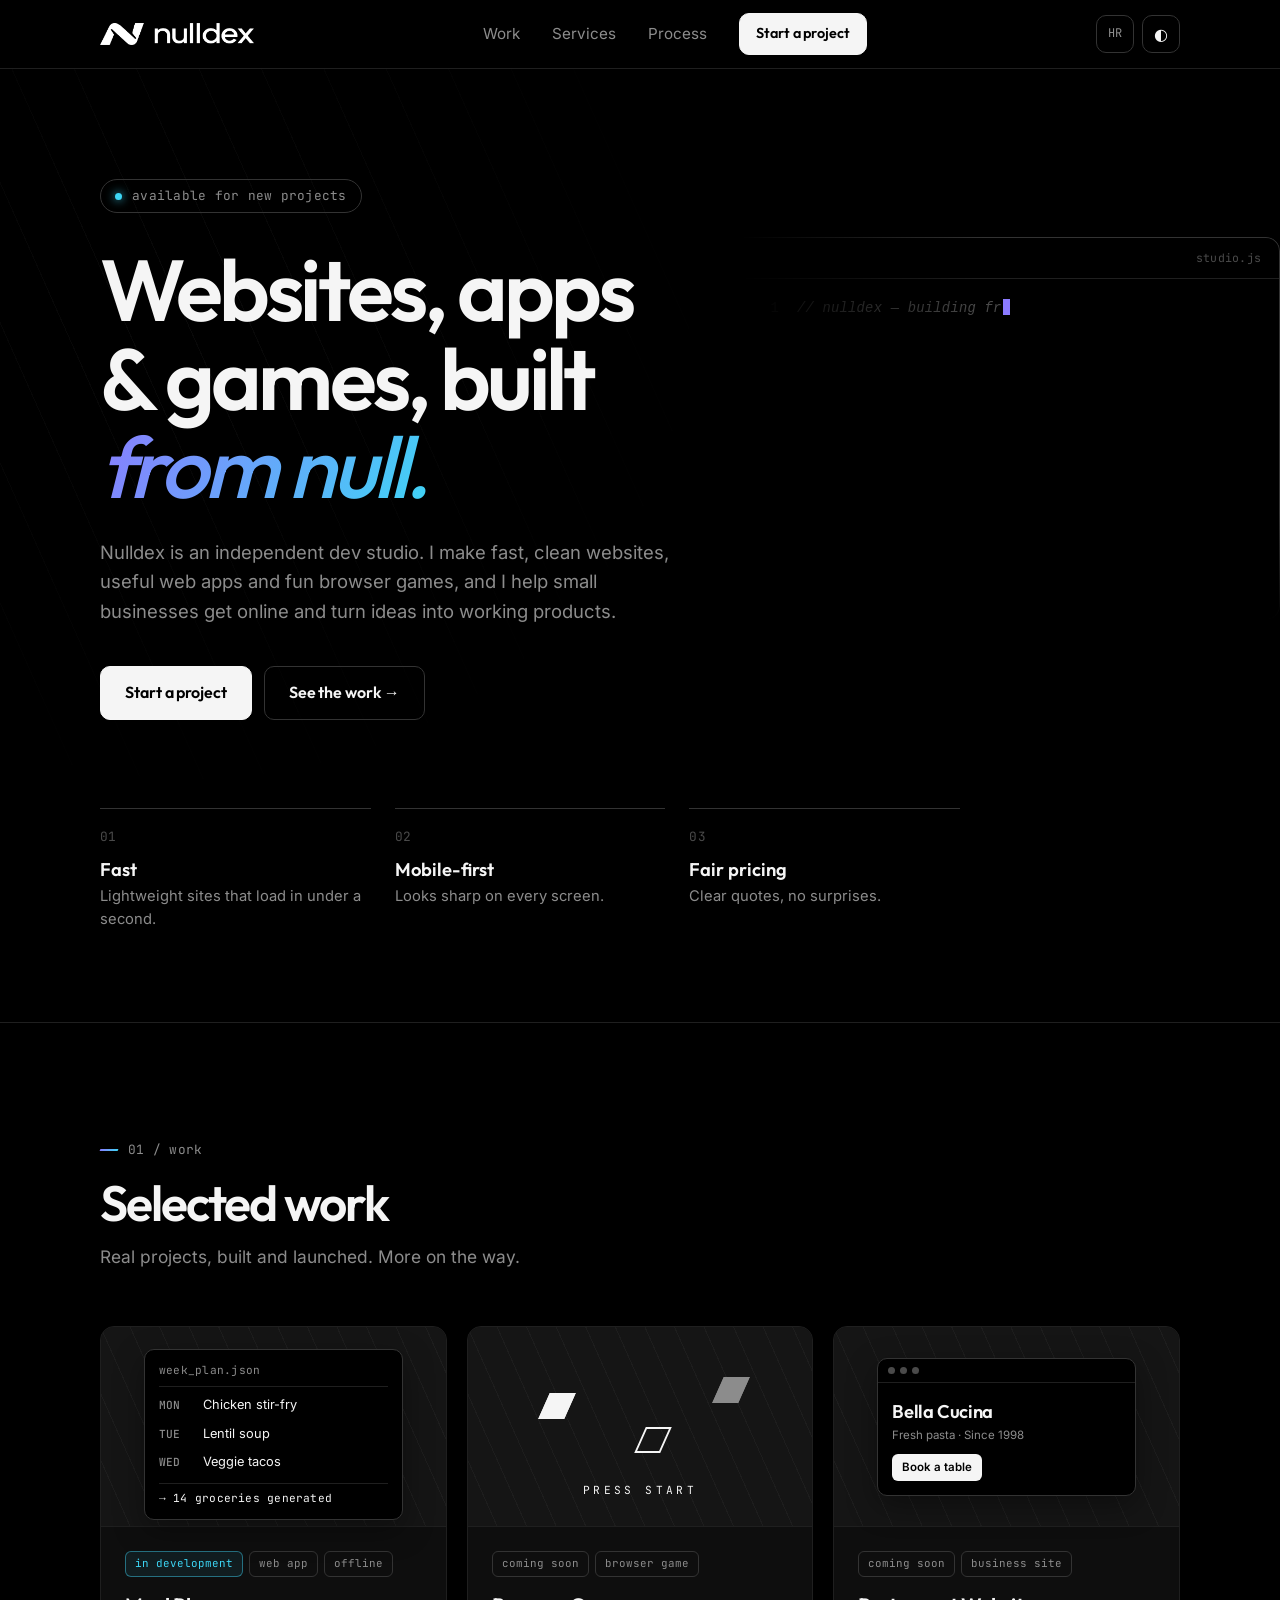
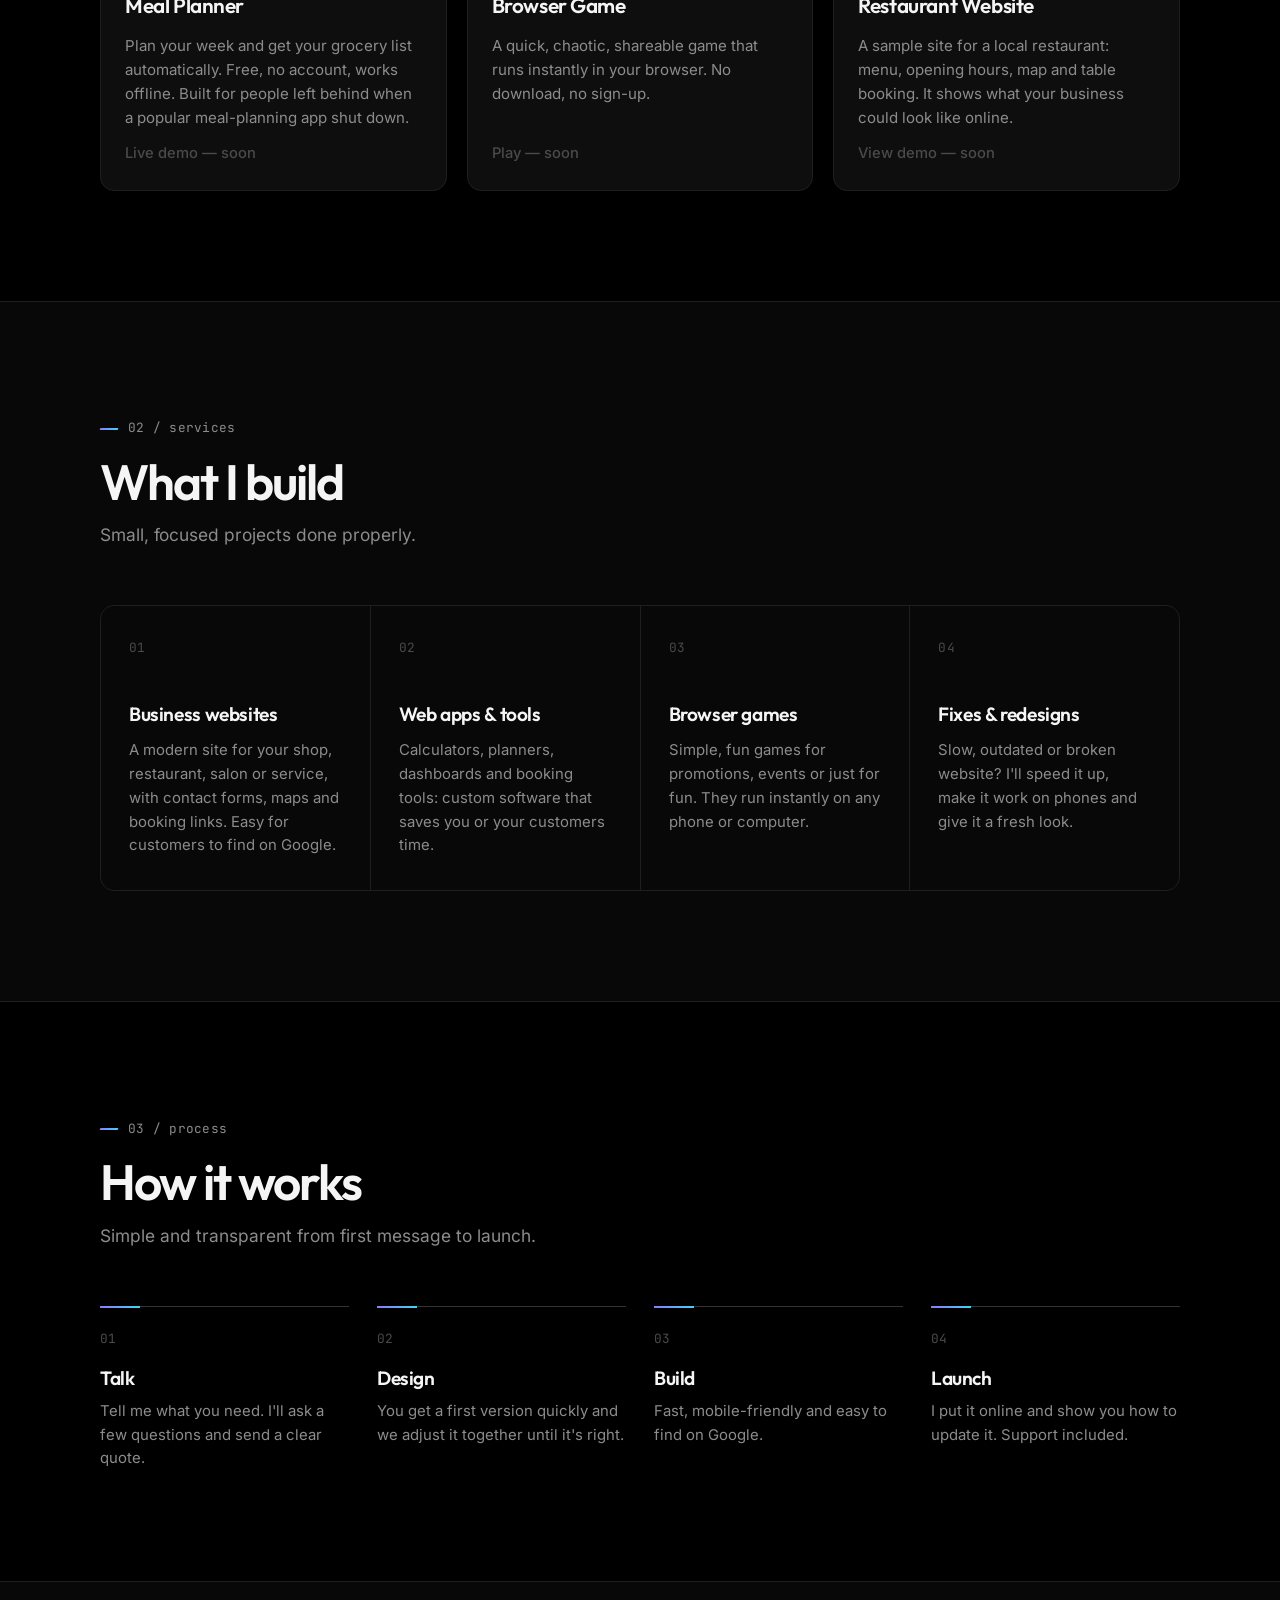
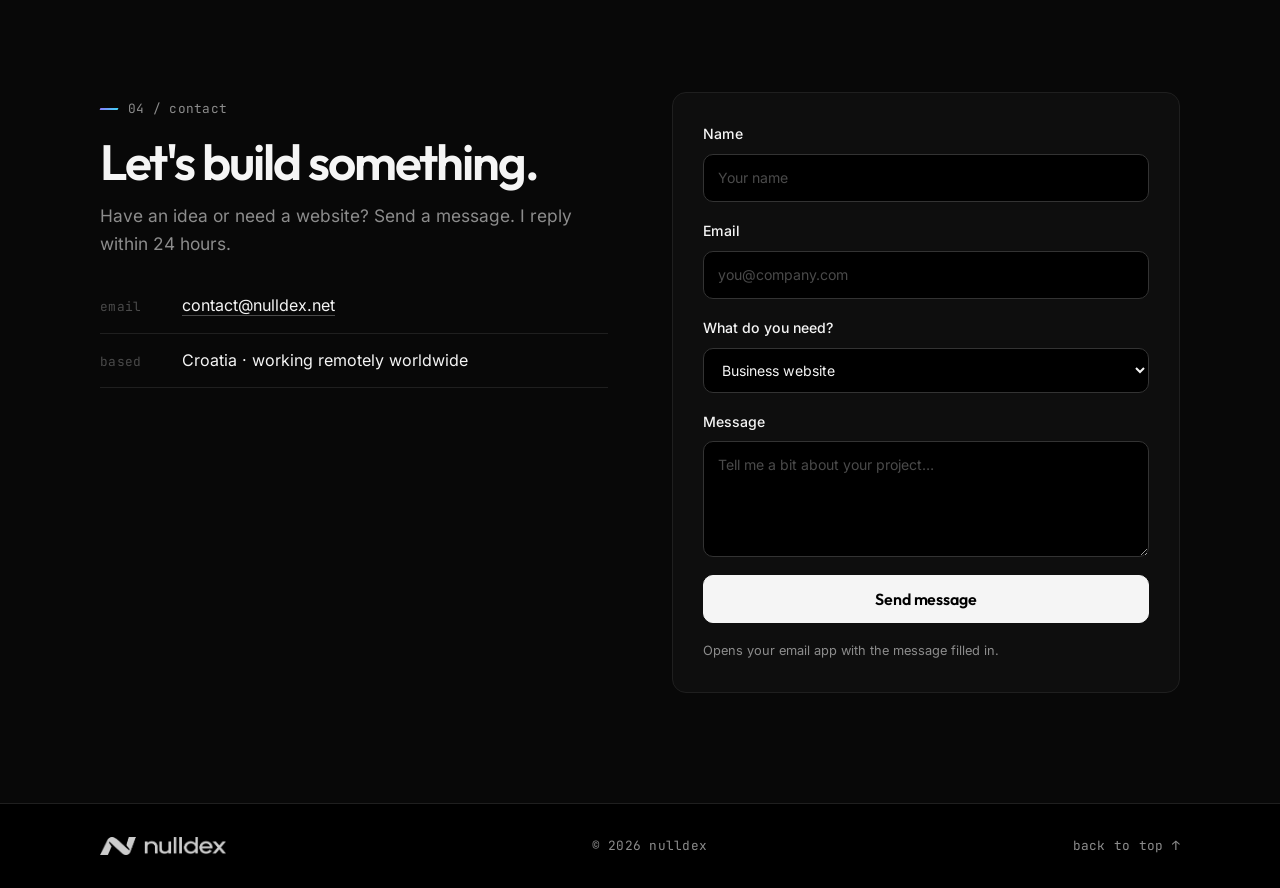
==== index.html @ 6acc218e "Add Croatian version with automatic language redirect" ====
<!doctype html>
<html lang="en">
<head>
  <meta charset="utf-8">
  <meta name="viewport" content="width=device-width, initial-scale=1">
  <title>Nulldex — Websites, Apps & Games</title>
  <meta name="description" content="Nulldex is an independent dev studio building fast websites, useful web apps and browser games.">
  <meta name="theme-color" content="#000000">
  <link rel="icon" type="image/png" href="/assets/favicon-64.png">
  <link rel="apple-touch-icon" href="/assets/apple-touch-icon.png">
  <meta property="og:title" content="Nulldex — Websites, Apps & Games">
  <meta property="og:description" content="Independent dev studio building fast websites, useful web apps and browser games.">
  <meta property="og:image" content="https://nulldex.net/assets/icon-512.png">
  <link rel="preload" href="/assets/fonts/outfit.woff2" as="font" type="font/woff2" crossorigin>
  <link rel="preload" href="/assets/fonts/inter.woff2" as="font" type="font/woff2" crossorigin>
  <link rel="preload" href="/assets/fonts/jetbrains-mono.woff2" as="font" type="font/woff2" crossorigin>
  <link rel="stylesheet" href="/style.css">
  <link rel="alternate" hreflang="en" href="https://nulldex.net/">
  <link rel="alternate" hreflang="hr" href="https://nulldex.net/hr/">
  <link rel="alternate" hreflang="x-default" href="https://nulldex.net/">
  <script>try{var t=localStorage.getItem("theme");if(t)document.documentElement.dataset.theme=t;}catch(e){}</script>
</head>
<body>
  <header class="nav">
    <div class="container nav-inner">
      <a href="#top" class="logo" aria-label="Nulldex home"><img src="/assets/logo-full.png" alt="nulldex" class="logo-img" width="154" height="22"></a>
      <nav class="nav-links" id="navLinks">
        <a href="#work">Work</a>
        <a href="#services">Services</a>
        <a href="#process">Process</a>
        <a href="#contact" class="btn btn-small">Start a project</a>
      </nav>
      <div class="nav-actions">
        <a href="/hr/" class="icon-btn lang-btn mono" data-lang="hr" hreflang="hr" title="Hrvatski">HR</a>
        <button class="icon-btn" id="themeToggle" aria-label="Toggle light / dark">◐</button>
        <button class="icon-btn menu-btn" id="menuBtn" aria-label="Open menu">☰</button>
      </div>
    </div>
  </header>

  <main id="top">
    <!-- HERO -->
    <section class="hero">
      <div class="hero-code" aria-hidden="true">
        <div class="code-window">
          <div class="code-bar"><span class="mono" id="codeFile">studio.js</span></div>
          <pre class="code mono"><code id="typed"></code></pre>
        </div>
      </div>
      <div class="container hero-inner">
        <p class="eyebrow mono"><span class="dot"></span> available for new projects</p>
        <h1>Websites, apps<br>&amp; games, built<br><span class="slant">from null.</span></h1>
        <p class="lead">
          Nulldex is an independent dev studio. I make fast, clean websites, useful web apps and fun browser games,
          and I help small businesses get online and turn ideas into working products.
        </p>
        <div class="hero-ctas">
          <a href="#contact" class="btn">Start a project</a>
          <a href="#work" class="btn btn-ghost">See the work →</a>
        </div>
        <ul class="stats">
          <li><span class="mono">01</span><strong>Fast</strong><p>Lightweight sites that load in under a second.</p></li>
          <li><span class="mono">02</span><strong>Mobile-first</strong><p>Looks sharp on every screen.</p></li>
          <li><span class="mono">03</span><strong>Fair pricing</strong><p>Clear quotes, no surprises.</p></li>
        </ul>
      </div>
    </section>

    <!-- WORK -->
    <section id="work" class="section">
      <div class="container">
        <div class="section-head">
          <span class="section-label mono">01 / work</span>
          <h2 class="section-title">Selected work</h2>
          <p class="section-sub">Real projects, built and launched. More on the way.</p>
        </div>

        <div class="projects">
          <article class="project">
            <div class="project-thumb">
              <div class="mock">
                <div class="mock-head mono">week_plan.json</div>
                <div class="mock-row"><b class="mono">MON</b> Chicken stir-fry</div>
                <div class="mock-row"><b class="mono">TUE</b> Lentil soup</div>
                <div class="mock-row"><b class="mono">WED</b> Veggie tacos</div>
                <div class="mock-foot mono">→ 14 groceries generated</div>
              </div>
            </div>
            <div class="project-body">
              <div class="tags"><span class="tag tag-active">in development</span><span class="tag">web app</span><span class="tag">offline</span></div>
              <h3>Meal Planner</h3>
              <p>Plan your week and get your grocery list automatically. Free, no account, works offline. Built for people left behind when a popular meal-planning app shut down.</p>
              <a class="link" href="#" aria-disabled="true">Live demo — soon</a>
            </div>
          </article>

          <article class="project">
            <div class="project-thumb">
              <div class="game-art">
                <span class="pix p1"></span><span class="pix p2"></span><span class="pix p3"></span>
                <span class="game-label mono">press start</span>
              </div>
            </div>
            <div class="project-body">
              <div class="tags"><span class="tag">coming soon</span><span class="tag">browser game</span></div>
              <h3>Browser Game</h3>
              <p>A quick, chaotic, shareable game that runs instantly in your browser. No download, no sign-up.</p>
              <a class="link" href="#" aria-disabled="true">Play — soon</a>
            </div>
          </article>

          <article class="project">
            <div class="project-thumb">
              <div class="mock mock-site">
                <div class="mock-bar"><i></i><i></i><i></i></div>
                <div class="mock-hero">Bella Cucina</div>
                <div class="mock-sub">Fresh pasta · Since 1998</div>
                <div class="mock-btn">Book a table</div>
              </div>
            </div>
            <div class="project-body">
              <div class="tags"><span class="tag">coming soon</span><span class="tag">business site</span></div>
              <h3>Restaurant Website</h3>
              <p>A sample site for a local restaurant: menu, opening hours, map and table booking. It shows what your business could look like online.</p>
              <a class="link" href="#" aria-disabled="true">View demo — soon</a>
            </div>
          </article>
        </div>
      </div>
    </section>

    <!-- SERVICES -->
    <section id="services" class="section section-alt">
      <div class="container">
        <div class="section-head">
          <span class="section-label mono">02 / services</span>
          <h2 class="section-title">What I build</h2>
          <p class="section-sub">Small, focused projects done properly.</p>
        </div>
        <div class="cards">
          <div class="card">
            <span class="card-num mono">01</span>
            <h3>Business websites</h3>
            <p>A modern site for your shop, restaurant, salon or service, with contact forms, maps and booking links. Easy for customers to find on Google.</p>
          </div>
          <div class="card">
            <span class="card-num mono">02</span>
            <h3>Web apps &amp; tools</h3>
            <p>Calculators, planners, dashboards and booking tools: custom software that saves you or your customers time.</p>
          </div>
          <div class="card">
            <span class="card-num mono">03</span>
            <h3>Browser games</h3>
            <p>Simple, fun games for promotions, events or just for fun. They run instantly on any phone or computer.</p>
          </div>
          <div class="card">
            <span class="card-num mono">04</span>
            <h3>Fixes &amp; redesigns</h3>
            <p>Slow, outdated or broken website? I'll speed it up, make it work on phones and give it a fresh look.</p>
          </div>
        </div>
      </div>
    </section>

    <!-- PROCESS -->
    <section id="process" class="section">
      <div class="container">
        <div class="section-head">
          <span class="section-label mono">03 / process</span>
          <h2 class="section-title">How it works</h2>
          <p class="section-sub">Simple and transparent from first message to launch.</p>
        </div>
        <ol class="steps">
          <li><span class="step-num mono">01</span><h3>Talk</h3><p>Tell me what you need. I'll ask a few questions and send a clear quote.</p></li>
          <li><span class="step-num mono">02</span><h3>Design</h3><p>You get a first version quickly and we adjust it together until it's right.</p></li>
          <li><span class="step-num mono">03</span><h3>Build</h3><p>Fast, mobile-friendly and easy to find on Google.</p></li>
          <li><span class="step-num mono">04</span><h3>Launch</h3><p>I put it online and show you how to update it. Support included.</p></li>
        </ol>
      </div>
    </section>

    <!-- CONTACT -->
    <section id="contact" class="section section-alt">
      <div class="container contact">
        <div>
          <span class="section-label mono">04 / contact</span>
          <h2 class="section-title">Let's build something.</h2>
          <p class="section-sub">Have an idea or need a website? Send a message. I reply within 24 hours.</p>
          <ul class="contact-list">
            <li><span class="mono">email</span><a href="mailto:contact@nulldex.net">contact@nulldex.net</a></li>
            <li><span class="mono">based</span>Croatia · working remotely worldwide</li>
          </ul>
        </div>
        <form class="form" id="contactForm">
          <label>Name<input type="text" name="name" required placeholder="Your name"></label>
          <label>Email<input type="email" name="email" required placeholder="you@company.com"></label>
          <label>What do you need?
            <select name="type">
              <option>Business website</option>
              <option>Web app / tool</option>
              <option>Browser game</option>
              <option>Fix / redesign</option>
              <option>Something else</option>
            </select>
          </label>
          <label>Message<textarea name="message" rows="4" required placeholder="Tell me a bit about your project…"></textarea></label>
          <button class="btn" type="submit">Send message</button>
          <p class="form-note" id="formNote">Opens your email app with the message filled in.</p>
        </form>
      </div>
    </section>
  </main>

  <footer class="footer">
    <div class="container footer-inner">
      <img src="/assets/logo-full.png" alt="nulldex" class="logo-img footer-logo" width="126" height="18" loading="lazy">
      <span class="mono">© <span id="year"></span> nulldex</span>
      <a href="#top" class="mono">back to top ↑</a>
    </div>
  </footer>

  <script src="/script.js"></script>
</body>
</html>
---- style.css ----
/* ===== Fonts (self-hosted, variable) ===== */
@font-face { font-family: "Outfit"; src: url("assets/fonts/outfit.woff2") format("woff2"); font-weight: 100 900; font-display: swap; }
@font-face { font-family: "Inter"; src: url("assets/fonts/inter.woff2") format("woff2"); font-weight: 100 900; font-display: swap; }
@font-face { font-family: "JetBrains Mono"; src: url("assets/fonts/jetbrains-mono.woff2") format("woff2"); font-weight: 100 800; font-display: swap; }

/* ===== Nulldex — monochrome theme ===== */
:root {
  --bg: #000000;
  --bg-alt: #080808;
  --surface: #0e0e0e;
  --surface-2: #151515;
  --text: #f5f5f5;
  --muted: #8c8c8c;
  --faint: #4a4a4a;
  --border: #1f1f1f;
  --border-strong: #333333;
  --invert-bg: #f5f5f5;
  --invert-text: #000000;
  --logo-filter: none;
  --accent: #8b7bff;
  --accent-2: #3dd6f5;
  --accent-grad: linear-gradient(120deg, var(--accent), var(--accent-2));
  --line: rgba(255,255,255,.035);
  --radius: 14px;
  --slant: -24deg;
  color-scheme: dark;
}
:root[data-theme="light"] {
  --bg: #fafafa;
  --bg-alt: #f1f1f1;
  --surface: #ffffff;
  --surface-2: #f4f4f4;
  --text: #0a0a0a;
  --muted: #5f5f5f;
  --faint: #b5b5b5;
  --border: #e3e3e3;
  --border-strong: #cfcfcf;
  --invert-bg: #0a0a0a;
  --invert-text: #ffffff;
  --logo-filter: invert(1);
  --accent: #6a55f5;
  --accent-2: #0bb5d8;
  --line: rgba(0,0,0,.05);
  color-scheme: light;
}

* { box-sizing: border-box; margin: 0; padding: 0; }
body {
  font-family: "Inter", system-ui, sans-serif;
  background: var(--bg); color: var(--text);
  line-height: 1.6; -webkit-font-smoothing: antialiased;
  overflow-x: hidden;
}
a { color: inherit; text-decoration: none; }
h1, h2, h3, .btn { font-family: "Outfit", "Inter", sans-serif; }
.mono { font-family: "JetBrains Mono", ui-monospace, monospace; font-size: .8rem; letter-spacing: .02em; }
.container { max-width: 1120px; margin: 0 auto; padding: 0 20px; }
::selection { background: var(--text); color: var(--bg); }

/* ===== NAV ===== */
.nav {
  position: sticky; top: 0; z-index: 50;
  background: color-mix(in srgb, var(--bg) 80%, transparent);
  backdrop-filter: blur(12px); -webkit-backdrop-filter: blur(12px);
  border-bottom: 1px solid var(--border);
}
.nav-inner { display: flex; align-items: center; justify-content: space-between; height: 68px; }
.logo { display: flex; align-items: center; }
.logo-img { height: 22px; width: auto; filter: var(--logo-filter); display: block; }
.nav-links { display: flex; align-items: center; gap: 32px; font-size: .95rem; color: var(--muted); }
.nav-links a:not(.btn):hover { color: var(--text); }
.nav-actions { display: flex; gap: 8px; }
.icon-btn {
  width: 38px; height: 38px; border-radius: 10px; border: 1px solid var(--border-strong);
  background: transparent; color: var(--text); cursor: pointer; font-size: 1rem;
  transition: background .15s;
}
.icon-btn:hover { background: var(--surface-2); }
.menu-btn { display: none; }
.lang-btn { display: grid; place-items: center; width: auto; min-width: 38px; padding: 0 10px; font-size: .75rem; color: var(--muted); }
.lang-btn:hover { color: var(--text); }

/* ===== BUTTONS ===== */
.btn {
  display: inline-flex; align-items: center; gap: 8px;
  background: var(--invert-bg); color: var(--invert-text) !important;
  padding: 13px 24px; border-radius: 10px; font-weight: 600; border: 1px solid var(--invert-bg);
  cursor: pointer; font-size: 1rem; letter-spacing: -.005em;
  transition: transform .15s, opacity .15s;
}
.btn:hover { transform: translateY(-2px); box-shadow: 0 8px 28px -6px color-mix(in srgb, var(--accent) 55%, transparent); }
.btn-ghost:hover { box-shadow: none; }
.btn-small { padding: 8px 16px; font-size: .9rem; }
.btn-ghost { background: transparent; color: var(--text) !important; border-color: var(--border-strong); }
.btn-ghost:hover { border-color: var(--text); }

/* ===== HERO ===== */
.hero {
  position: relative; overflow: hidden;
  padding: 110px 0 90px;
  border-bottom: 1px solid var(--border);
}
/* slanted line texture, same angle as the N */
.hero::before {
  content: ""; position: absolute; inset: 0; pointer-events: none;
  background-image: repeating-linear-gradient(66deg, transparent 0 56px, var(--line) 56px 57px);
  /* lines live on the left/top and fade out before reaching the N */
  mask-image: radial-gradient(ellipse 55% 70% at 15% 25%, #000 0%, transparent 75%);
  -webkit-mask-image: radial-gradient(ellipse 55% 70% at 15% 25%, #000 0%, transparent 75%);
}
/* ----- self-typing code editor ----- */
.hero-code {
  position: absolute; inset: 0;
  display: flex; align-items: flex-start; justify-content: flex-end;
  padding-top: 168px; /* first code line lines up with the headline */
  /* sits right of the content column; on narrower screens it bleeds off the edge */
  padding-right: max(0px, calc((100vw - 1120px) / 2 - 90px));
  pointer-events: none; user-select: none;
}
.code-window {
  width: min(42vw, 560px);
  margin-right: clamp(-60px, calc((1280px - 100vw) * -0.3), 0px);
  background: transparent;              /* no big grey area -> no banding */
  border: 1px solid var(--border-strong); border-left: 0;   /* frame only on the right */
  border-radius: 0 14px 14px 0;
  overflow: hidden;
  /* fade towards the headline (left) and the bottom */
  -webkit-mask-image: linear-gradient(to right, transparent 0%, #000 45%), linear-gradient(to bottom, #000 72%, transparent 100%);
  -webkit-mask-composite: source-in;
  mask-image: linear-gradient(to right, transparent 0%, #000 45%), linear-gradient(to bottom, #000 72%, transparent 100%);
  mask-composite: intersect;
}
.code-bar { display: flex; justify-content: flex-end; padding: 11px 18px; border-bottom: 1px solid var(--border); }
.code-bar span { color: var(--faint); font-size: .72rem; }
.code {
  padding: 18px 20px 22px; height: 340px; overflow: hidden;
  font-size: .86rem; line-height: 1.75; color: var(--muted);
  counter-reset: ln; white-space: pre;
  transition: opacity .5s;
}
.code.fading { opacity: 0; }
.code .line { display: block; }
.code .line::before {
  counter-increment: ln; content: counter(ln);
  display: inline-block; width: 2ch; margin-right: 18px; text-align: right; color: var(--faint); opacity: .6;
}
.tk-c { color: var(--faint); font-style: italic; }
.tk-s { color: var(--accent-2); }
.tk-k { color: var(--accent); }
.tk-f { color: var(--text); }
.tk-n { color: var(--accent-2); }
.caret {
  display: inline-block; width: .55em; height: 1.15em; vertical-align: -0.2em; margin-left: 1px;
  background: var(--accent); animation: blink 1s steps(1) infinite;
}
@keyframes blink { 50% { opacity: 0; } }
.hero-inner { position: relative; }
.eyebrow {
  display: inline-flex; align-items: center; gap: 10px; color: var(--muted);
  border: 1px solid var(--border-strong); padding: 6px 14px; border-radius: 999px; margin-bottom: 32px;
}
.dot { width: 7px; height: 7px; border-radius: 50%; background: var(--accent-2); box-shadow: 0 0 10px var(--accent-2); animation: pulse 2s infinite; }
@keyframes pulse { 50% { opacity: .25; } }
h1 {
  font-size: clamp(2.6rem, 7.2vw, 5.4rem); line-height: 1.02;
  letter-spacing: -.045em; font-weight: 600;
}
.slant {
  font-style: italic; font-weight: 500; padding-right: .08em;
  background: var(--accent-grad); -webkit-background-clip: text; background-clip: text; color: transparent;
}
.lead { font-size: 1.15rem; color: var(--muted); max-width: 580px; margin: 28px 0 40px; }
.hero-ctas { display: flex; gap: 12px; flex-wrap: wrap; }
.stats { list-style: none; display: grid; grid-template-columns: repeat(3, 1fr); gap: 24px; margin-top: 88px; max-width: 860px; }
.stats li { border-top: 1px solid var(--border-strong); padding-top: 18px; }
.stats .mono { color: var(--faint); display: block; margin-bottom: 8px; }
.stats strong { font-family: "Outfit", sans-serif; font-size: 1.15rem; font-weight: 600; display: block; }
.stats p { color: var(--muted); font-size: .92rem; }

/* ===== SECTIONS ===== */
.section { padding: 110px 0; border-bottom: 1px solid var(--border); }
.section-alt { background: var(--bg-alt); }
.section-head { margin-bottom: 56px; }
.section-label {
  display: inline-flex; align-items: center; gap: 10px; color: var(--muted); margin-bottom: 16px;
}
.section-label::before {
  content: ""; width: 18px; height: 2px; background: var(--accent-grad);
  transform: skewX(var(--slant)); display: inline-block;
}
.section-title { font-size: clamp(2rem, 4.5vw, 3.1rem); letter-spacing: -.04em; font-weight: 600; line-height: 1.1; }
.section-sub { color: var(--muted); font-size: 1.08rem; margin-top: 12px; max-width: 540px; }

/* ===== PROJECTS ===== */
.projects { display: grid; grid-template-columns: repeat(3, 1fr); gap: 20px; }
.project {
  background: var(--surface); border: 1px solid var(--border); border-radius: var(--radius);
  overflow: hidden; display: flex; flex-direction: column;
  transition: border-color .2s, transform .2s;
}
.project:hover { border-color: color-mix(in srgb, var(--accent) 45%, var(--border)); transform: translateY(-4px); }
.project-thumb {
  height: 200px; display: grid; place-items: center; padding: 22px; position: relative;
  background:
    repeating-linear-gradient(66deg, transparent 0 26px, var(--line) 26px 27px),
    var(--surface-2);
  border-bottom: 1px solid var(--border);
}
.mock {
  background: var(--bg); color: var(--text); border: 1px solid var(--border-strong);
  border-radius: 10px; padding: 12px 14px; width: 86%; font-size: .8rem;
  box-shadow: 0 10px 30px rgba(0,0,0,.35);
}
.mock-head { color: var(--muted); font-size: .7rem; padding-bottom: 6px; border-bottom: 1px solid var(--border); margin-bottom: 4px; }
.mock-row { padding: 4px 0; }
.mock-row b { display: inline-block; width: 40px; color: var(--muted); font-weight: 500; font-size: .7rem; }
.mock-foot { margin-top: 6px; padding-top: 6px; border-top: 1px solid var(--border); font-size: .7rem; }
.mock-site { padding: 0; overflow: hidden; }
.mock-bar { display: flex; gap: 5px; padding: 8px 10px; border-bottom: 1px solid var(--border); }
.mock-bar i { width: 7px; height: 7px; border-radius: 50%; background: var(--faint); }
.mock-hero { padding: 14px 14px 0; font-family: "Outfit", sans-serif; font-weight: 600; font-size: 1.15rem; letter-spacing: -.02em; }
.mock-sub { padding: 0 14px; color: var(--muted); font-size: .72rem; }
.mock-btn { margin: 10px 14px 14px; display: inline-block; background: var(--invert-bg); color: var(--invert-text); padding: 4px 10px; border-radius: 6px; font-weight: 600; font-size: .72rem; }
.game-art { position: relative; width: 100%; height: 100%; }
.pix { position: absolute; width: 26px; height: 26px; border: 2px solid var(--text); transform: skewX(var(--slant)); }
.p1 { left: 18%; top: 28%; background: var(--text); animation: bob 2s infinite ease-in-out; }
.p2 { left: 50%; top: 50%; animation: bob 2.4s infinite ease-in-out reverse; }
.p3 { left: 76%; top: 18%; background: var(--muted); border-color: var(--muted); animation: bob 1.8s infinite ease-in-out; }
.game-label { position: absolute; bottom: 4px; left: 50%; transform: translateX(-50%); color: var(--text); text-transform: uppercase; letter-spacing: .3em; font-size: .7rem; animation: pulse 1.6s infinite; }
@keyframes bob { 50% { translate: 0 -14px; } }

.project-body { padding: 24px; display: flex; flex-direction: column; gap: 12px; flex: 1; }
.project-body h3 { font-size: 1.3rem; font-weight: 600; letter-spacing: -.02em; }
.project-body p { color: var(--muted); font-size: .94rem; flex: 1; }
.tags { display: flex; gap: 6px; flex-wrap: wrap; }
.tag {
  font-family: "JetBrains Mono", monospace; font-size: .68rem;
  padding: 3px 9px; border-radius: 6px; border: 1px solid var(--border-strong); color: var(--muted);
}
.tag-active { color: var(--accent-2); border-color: color-mix(in srgb, var(--accent-2) 45%, transparent); background: color-mix(in srgb, var(--accent-2) 8%, transparent); }
.link { font-weight: 500; font-size: .92rem; }
.link[aria-disabled="true"] { color: var(--faint); pointer-events: none; }

/* ===== SERVICES ===== */
.cards { display: grid; grid-template-columns: repeat(4, 1fr); gap: 1px; background: var(--border); border: 1px solid var(--border); border-radius: var(--radius); overflow: hidden; }
.card { background: var(--bg-alt); padding: 32px 28px; transition: background .2s; }
.card:hover { background: var(--surface); }
.card-num { color: var(--faint); display: block; margin-bottom: 40px; }
.card h3 { font-size: 1.2rem; font-weight: 600; letter-spacing: -.02em; margin-bottom: 10px; }
.card p { color: var(--muted); font-size: .93rem; }

/* ===== PROCESS ===== */
.steps { list-style: none; display: grid; grid-template-columns: repeat(4, 1fr); gap: 28px; }
.steps li { border-top: 1px solid var(--border-strong); padding-top: 22px; position: relative; }
.steps li::before {
  content: ""; position: absolute; top: -1px; left: 0; width: 40px; height: 2px; background: var(--accent-grad);
}
.step-num { color: var(--faint); display: block; margin-bottom: 14px; }
.steps h3 { font-size: 1.2rem; font-weight: 600; margin-bottom: 6px; letter-spacing: -.02em; }
.steps p { color: var(--muted); font-size: .93rem; }

/* ===== CONTACT ===== */
.contact { display: grid; grid-template-columns: 1fr 1fr; gap: 64px; align-items: start; }
.contact-list { list-style: none; display: grid; gap: 14px; margin-top: 36px; }
.contact-list li { display: flex; gap: 18px; align-items: baseline; padding-bottom: 14px; border-bottom: 1px solid var(--border); }
.contact-list .mono { color: var(--faint); min-width: 64px; flex-shrink: 0; }
.contact-list a { text-decoration: underline; text-underline-offset: 4px; text-decoration-color: var(--faint); }
.contact-list a:hover { text-decoration-color: var(--text); }
.form { background: var(--surface); border: 1px solid var(--border); border-radius: var(--radius); padding: 30px; display: grid; gap: 18px; }
.form label { display: grid; gap: 8px; font-weight: 500; font-size: .88rem; }
.form input, .form select, .form textarea {
  font: inherit; font-weight: 400; padding: 12px 14px; border-radius: 10px;
  border: 1px solid var(--border-strong); background: var(--bg); color: var(--text);
}
.form input::placeholder, .form textarea::placeholder { color: var(--faint); }
.form input:focus, .form select:focus, .form textarea:focus { outline: none; border-color: var(--accent); box-shadow: 0 0 0 3px color-mix(in srgb, var(--accent) 20%, transparent); }
.form .btn { justify-content: center; }
.form-note { font-size: .8rem; color: var(--muted); }

/* ===== FOOTER ===== */
.footer { padding: 32px 0; color: var(--muted); }
.footer-inner { display: flex; justify-content: space-between; align-items: center; gap: 16px; }
.footer-logo { height: 18px; opacity: .8; }
.footer a:hover { color: var(--text); }

/* ===== RESPONSIVE ===== */
@media (max-width: 1200px) {
  .hero-code { opacity: .7; }
}
@media (max-width: 960px) {
  .hero-code { opacity: .3; padding-right: 0; padding-top: 100px; }
  .code-window { width: 70vw; }
  .projects { grid-template-columns: 1fr 1fr; }
  .cards, .steps { grid-template-columns: 1fr 1fr; }
  .contact { grid-template-columns: 1fr; gap: 40px; }
}
@media (max-width: 640px) {
  .container { padding: 0 16px; }
  .menu-btn { display: block; }
  .nav-links {
    display: none; position: absolute; top: 68px; left: 0; right: 0;
    flex-direction: column; align-items: flex-start; gap: 20px; padding: 24px 16px;
    background: var(--bg); border-bottom: 1px solid var(--border);
  }
  .nav-links.open { display: flex; }
  .hero { padding: 72px 0 64px; }
  .hero-code { display: none; }
  .stats, .projects, .cards, .steps { grid-template-columns: 1fr; }
  .stats { margin-top: 56px; gap: 18px; }
  .section { padding: 80px 0; }
  .footer-inner { flex-direction: column; align-items: flex-start; }
}
@media (prefers-reduced-motion: reduce) {
  *, *::before { animation: none !important; transition: none !important; }
}
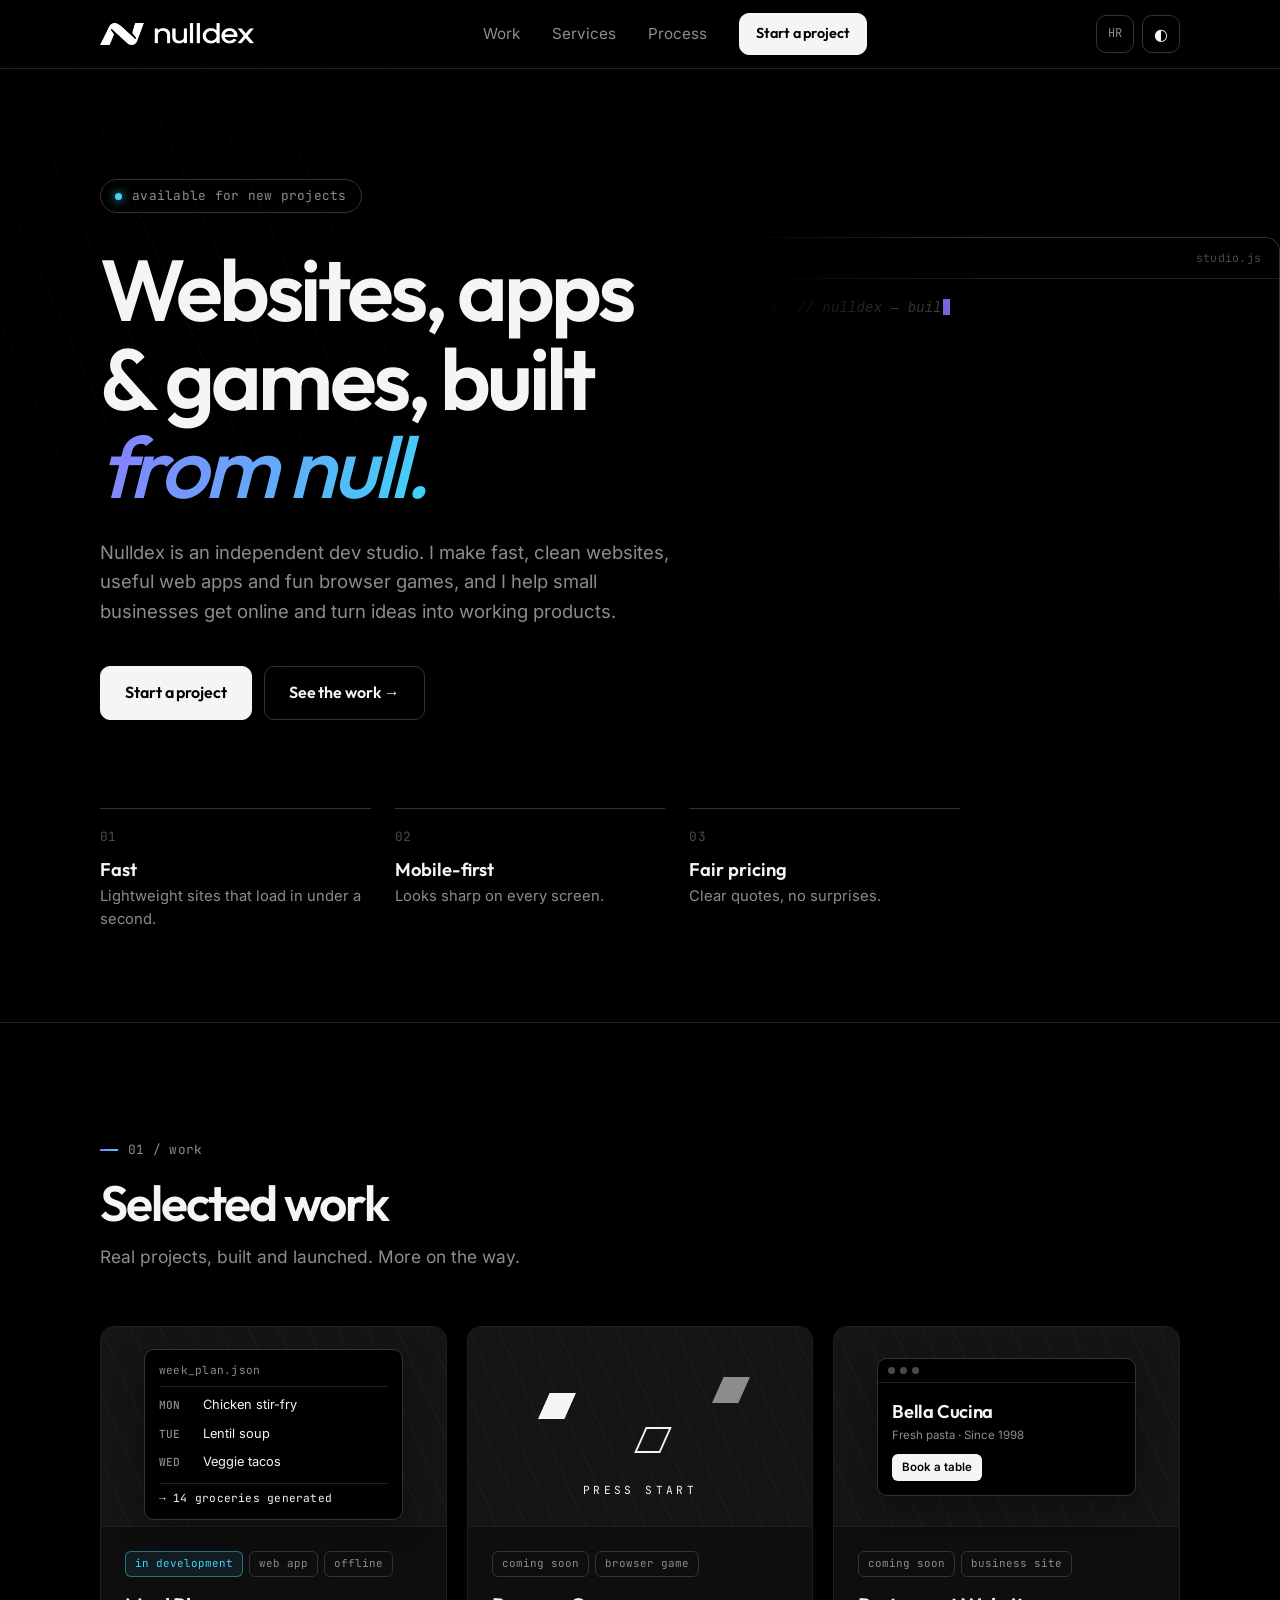
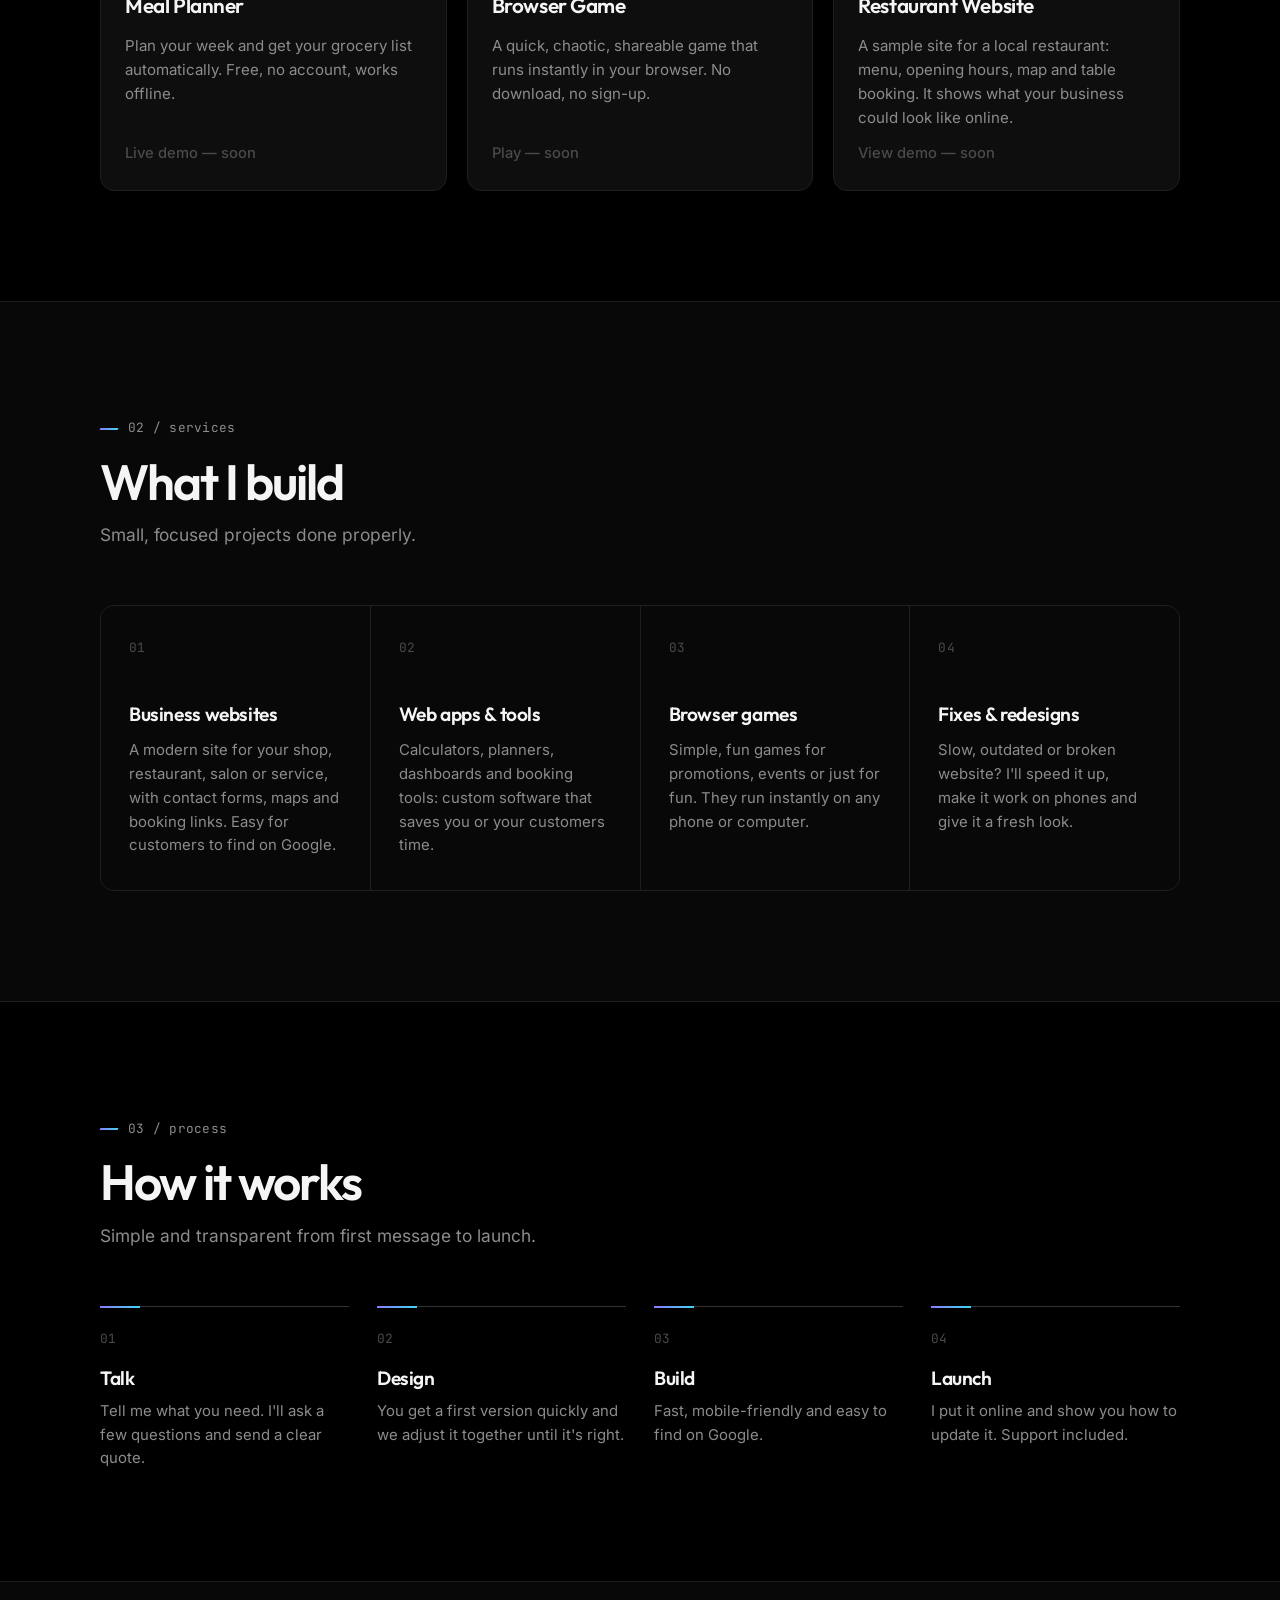
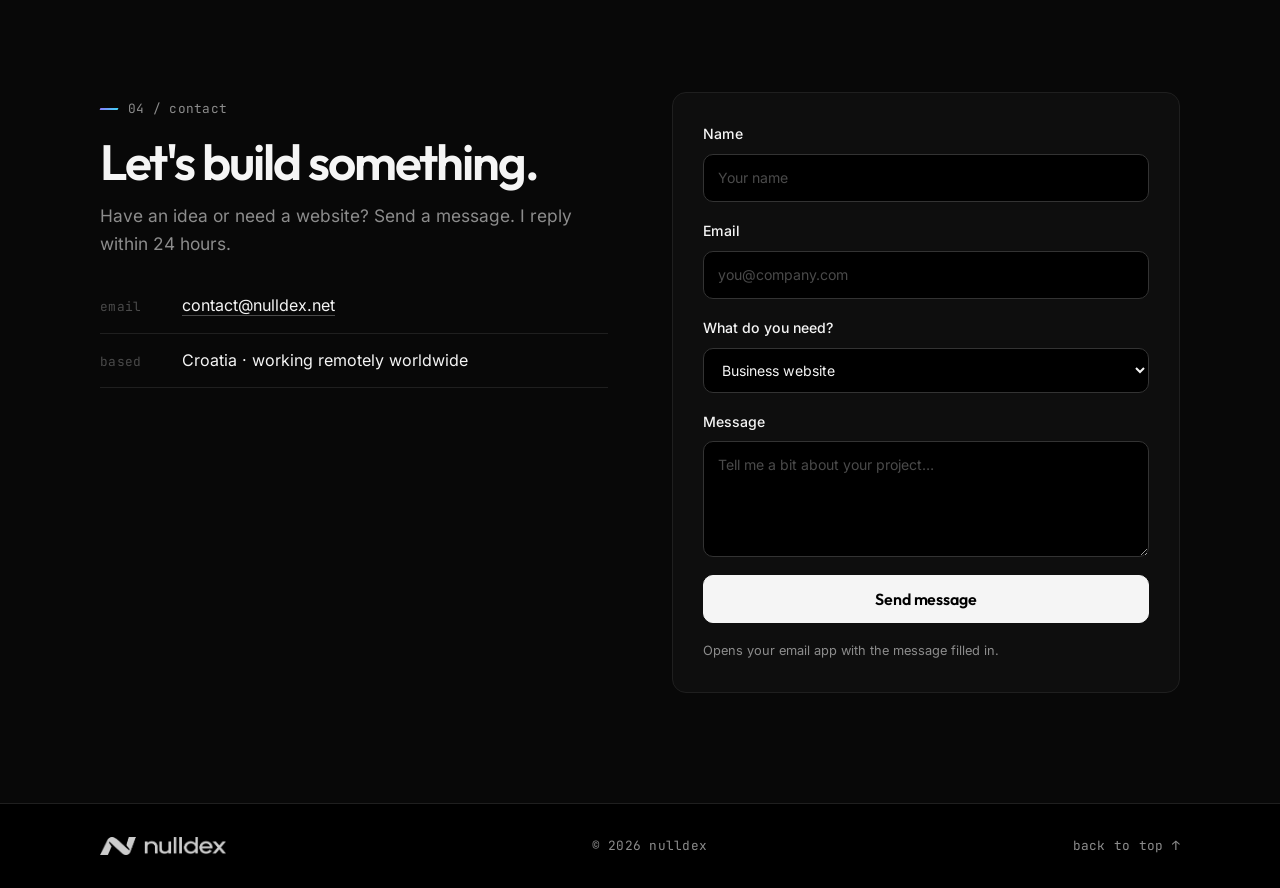
==== commit 9a3af484: "Croatian letters in self-hosted fonts, copy tweaks" ====
--- a/index.html
+++ b/index.html
@@ -89,7 +89,7 @@
             <div class="project-body">
               <div class="tags"><span class="tag tag-active">in development</span><span class="tag">web app</span><span class="tag">offline</span></div>
               <h3>Meal Planner</h3>
-              <p>Plan your week and get your grocery list automatically. Free, no account, works offline. Built for people left behind when a popular meal-planning app shut down.</p>
+              <p>Plan your week and get your grocery list automatically. Free, no account, works offline.</p>
               <a class="link" href="#" aria-disabled="true">Live demo — soon</a>
             </div>
           </article>
--- a/style.css
+++ b/style.css
@@ -1,7 +1,18 @@
 /* ===== Fonts (self-hosted, variable) ===== */
-@font-face { font-family: "Outfit"; src: url("assets/fonts/outfit.woff2") format("woff2"); font-weight: 100 900; font-display: swap; }
-@font-face { font-family: "Inter"; src: url("assets/fonts/inter.woff2") format("woff2"); font-weight: 100 900; font-display: swap; }
-@font-face { font-family: "JetBrains Mono"; src: url("assets/fonts/jetbrains-mono.woff2") format("woff2"); font-weight: 100 800; font-display: swap; }
+/* basic latin */
+@font-face { font-family: "Outfit"; src: url("assets/fonts/outfit.woff2") format("woff2"); font-weight: 100 900; font-display: swap;
+  unicode-range: U+0000-00FF, U+0131, U+0152-0153, U+02BB-02BC, U+02C6, U+02DA, U+02DC, U+0304, U+0308, U+0329, U+2000-206F, U+20AC, U+2122, U+2191, U+2193, U+2212, U+2215, U+FEFF, U+FFFD; }
+@font-face { font-family: "Inter"; src: url("assets/fonts/inter.woff2") format("woff2"); font-weight: 100 900; font-display: swap;
+  unicode-range: U+0000-00FF, U+0131, U+0152-0153, U+02BB-02BC, U+02C6, U+02DA, U+02DC, U+0304, U+0308, U+0329, U+2000-206F, U+20AC, U+2122, U+2191, U+2193, U+2212, U+2215, U+FEFF, U+FFFD; }
+@font-face { font-family: "JetBrains Mono"; src: url("assets/fonts/jetbrains-mono.woff2") format("woff2"); font-weight: 100 800; font-display: swap;
+  unicode-range: U+0000-00FF, U+0131, U+0152-0153, U+02BB-02BC, U+02C6, U+02DA, U+02DC, U+0304, U+0308, U+0329, U+2000-206F, U+20AC, U+2122, U+2191, U+2193, U+2212, U+2215, U+FEFF, U+FFFD; }
+/* extended latin: č ć š ž đ etc. (only downloaded when a page uses them) */
+@font-face { font-family: "Outfit"; src: url("assets/fonts/outfit-ext.woff2") format("woff2"); font-weight: 100 900; font-display: swap;
+  unicode-range: U+0100-02BA, U+02BD-02C5, U+02C7-02CC, U+02CE-02D7, U+02DD-02FF, U+0304, U+0308, U+0329, U+1D00-1DBF, U+1E00-1E9F, U+1EF2-1EFF, U+2020, U+20A0-20AB, U+20AD-20C4, U+2113, U+2C60-2C7F, U+A720-A7FF; }
+@font-face { font-family: "Inter"; src: url("assets/fonts/inter-ext.woff2") format("woff2"); font-weight: 100 900; font-display: swap;
+  unicode-range: U+0100-02BA, U+02BD-02C5, U+02C7-02CC, U+02CE-02D7, U+02DD-02FF, U+0304, U+0308, U+0329, U+1D00-1DBF, U+1E00-1E9F, U+1EF2-1EFF, U+2020, U+20A0-20AB, U+20AD-20C4, U+2113, U+2C60-2C7F, U+A720-A7FF; }
+@font-face { font-family: "JetBrains Mono"; src: url("assets/fonts/jetbrains-mono-ext.woff2") format("woff2"); font-weight: 100 800; font-display: swap;
+  unicode-range: U+0100-02BA, U+02BD-02C5, U+02C7-02CC, U+02CE-02D7, U+02DD-02FF, U+0304, U+0308, U+0329, U+1D00-1DBF, U+1E00-1E9F, U+1EF2-1EFF, U+2020, U+20A0-20AB, U+20AD-20C4, U+2113, U+2C60-2C7F, U+A720-A7FF; }
 
 /* ===== Nulldex — monochrome theme ===== */
 :root {
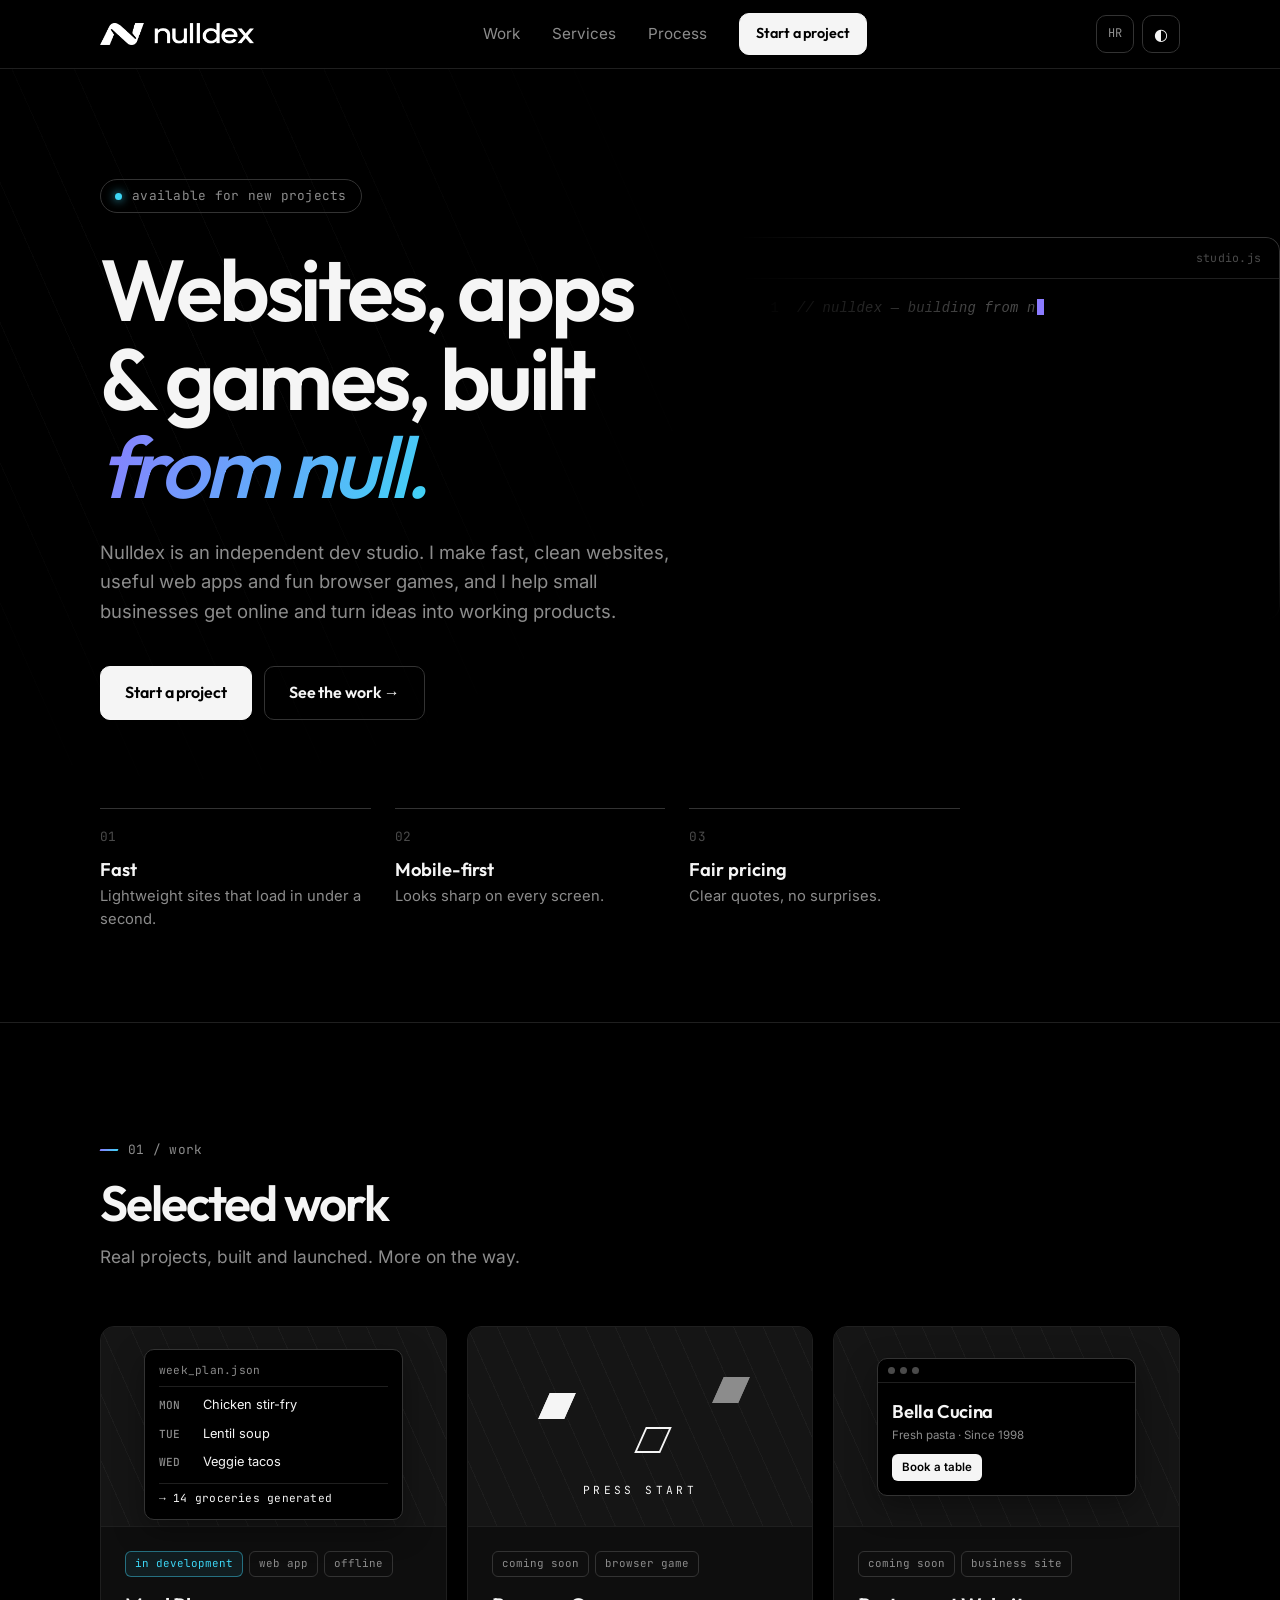
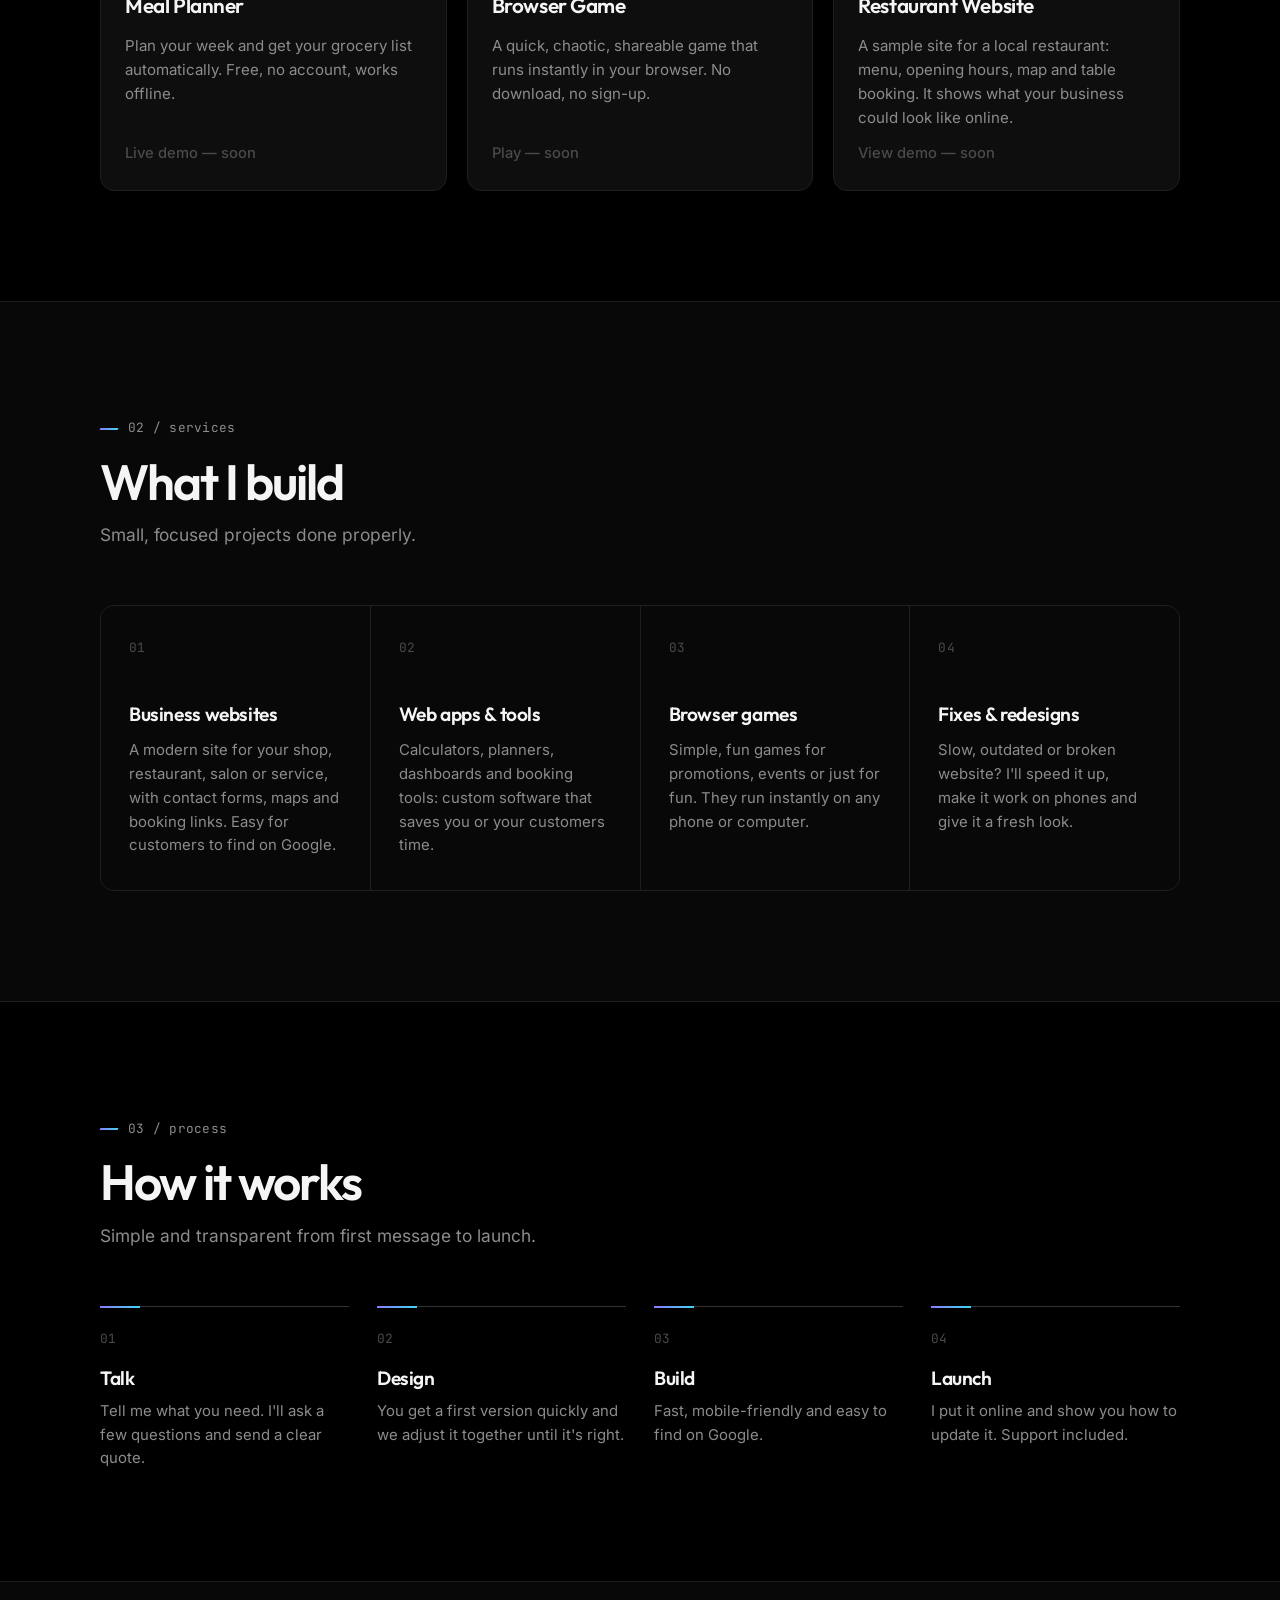
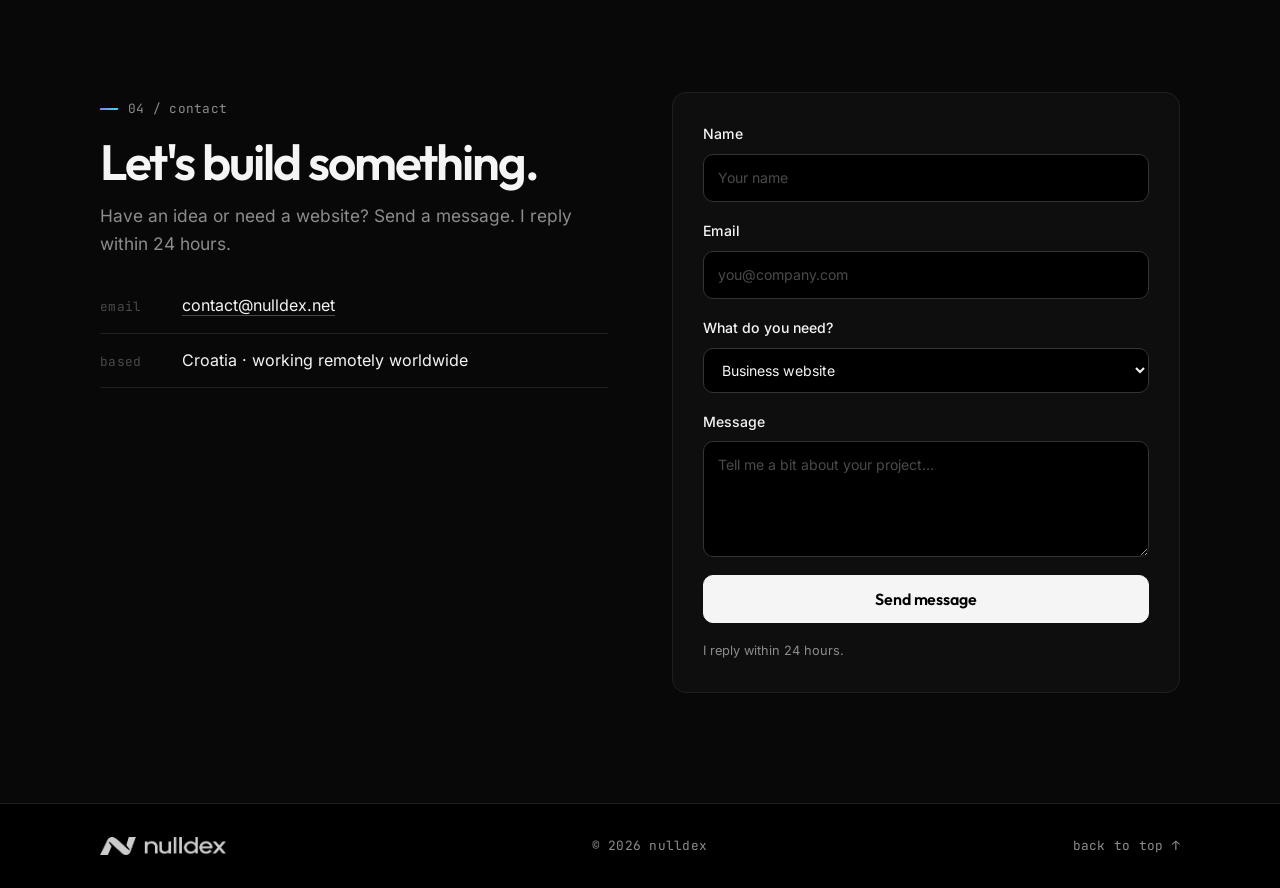
==== commit 23016885: "Contact form sends to the Nulldex inbox, with email-app fallback" ====
--- a/index.html
+++ b/index.html
@@ -204,8 +204,9 @@
             </select>
           </label>
           <label>Message<textarea name="message" rows="4" required placeholder="Tell me a bit about your project…"></textarea></label>
+          <input type="text" name="website" class="hp" tabindex="-1" autocomplete="off" aria-hidden="true">
           <button class="btn" type="submit">Send message</button>
-          <p class="form-note" id="formNote">Opens your email app with the message filled in.</p>
+          <p class="form-note" id="formNote" role="status">I reply within 24 hours.</p>
         </form>
       </div>
     </section>
--- a/style.css
+++ b/style.css
@@ -287,6 +287,10 @@
 .form input:focus, .form select:focus, .form textarea:focus { outline: none; border-color: var(--accent); box-shadow: 0 0 0 3px color-mix(in srgb, var(--accent) 20%, transparent); }
 .form .btn { justify-content: center; }
 .form-note { font-size: .8rem; color: var(--muted); }
+.form-note.form-ok { color: var(--accent-2); }
+.form-note.form-error { color: #ff6b6b; }
+.form .btn:disabled { opacity: .6; cursor: wait; }
+.hp { position: absolute; left: -9999px; width: 1px; height: 1px; opacity: 0; }
 
 /* ===== FOOTER ===== */
 .footer { padding: 32px 0; color: var(--muted); }
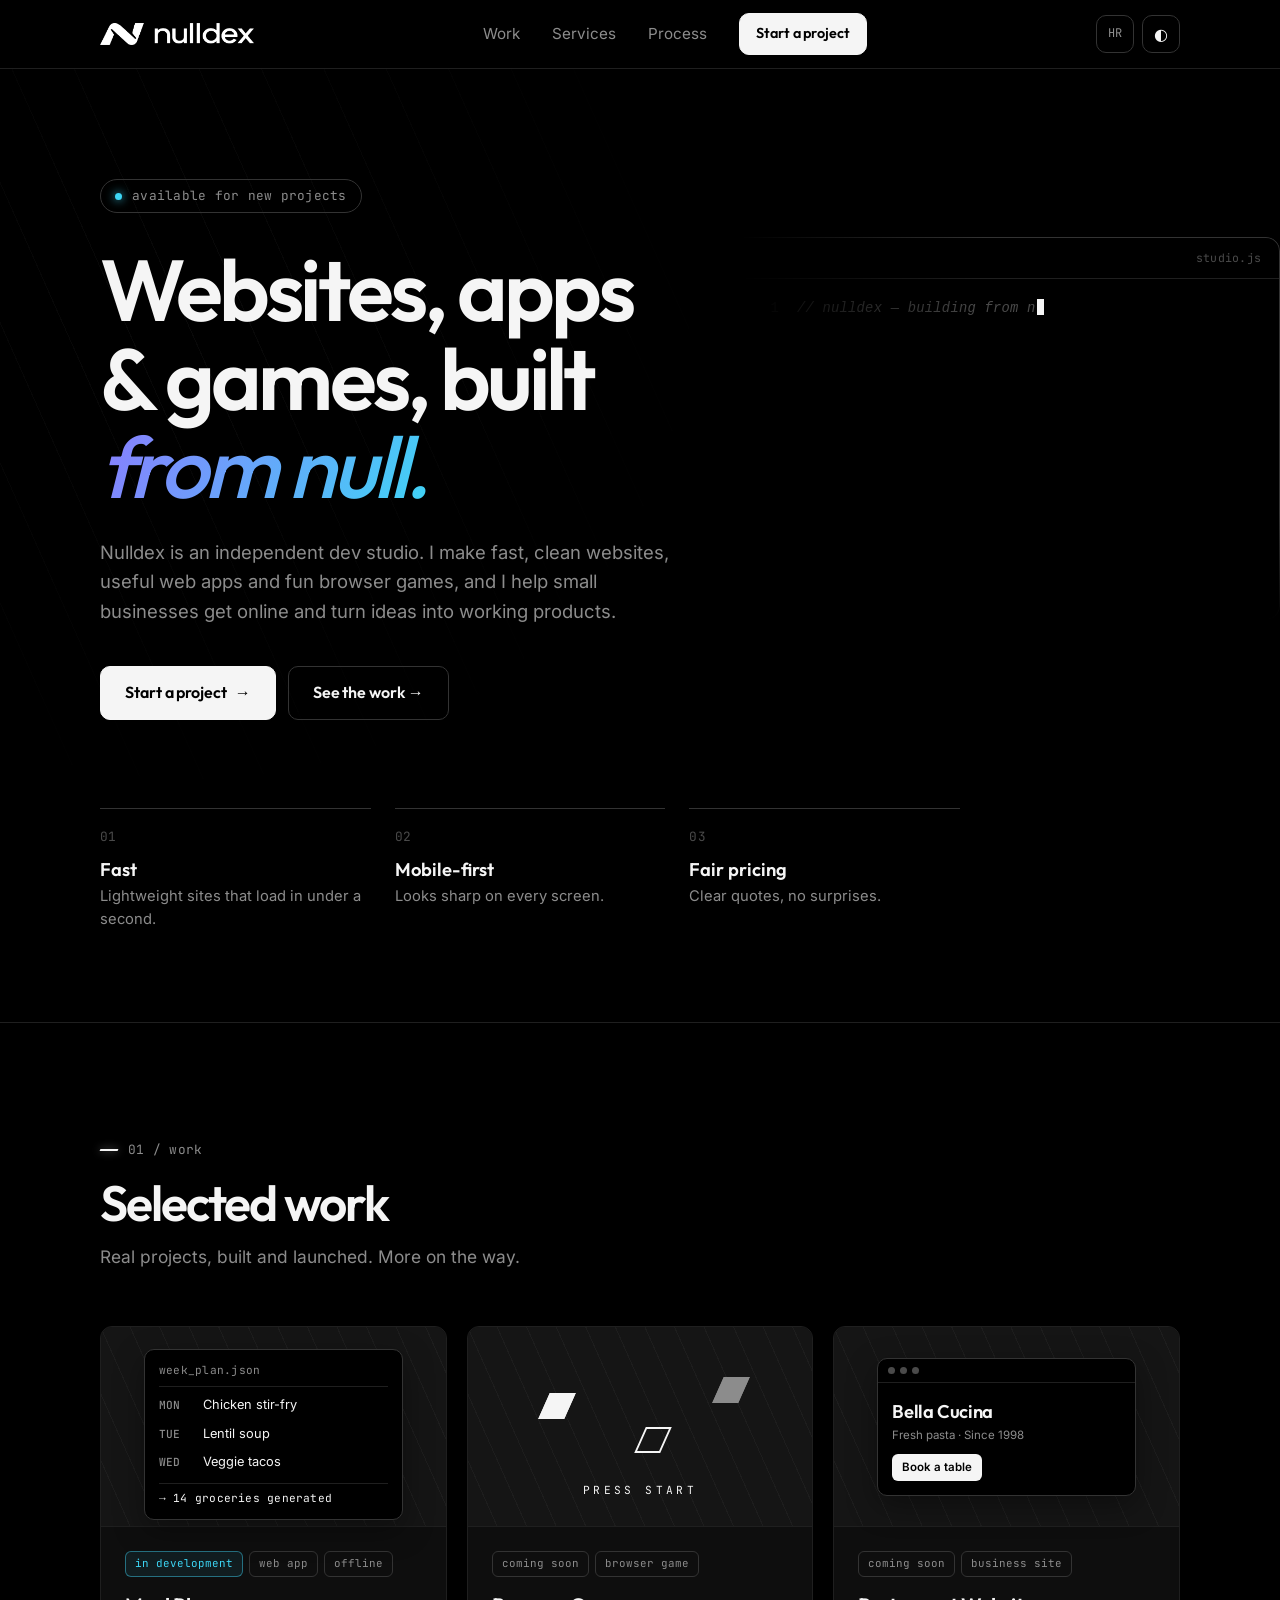
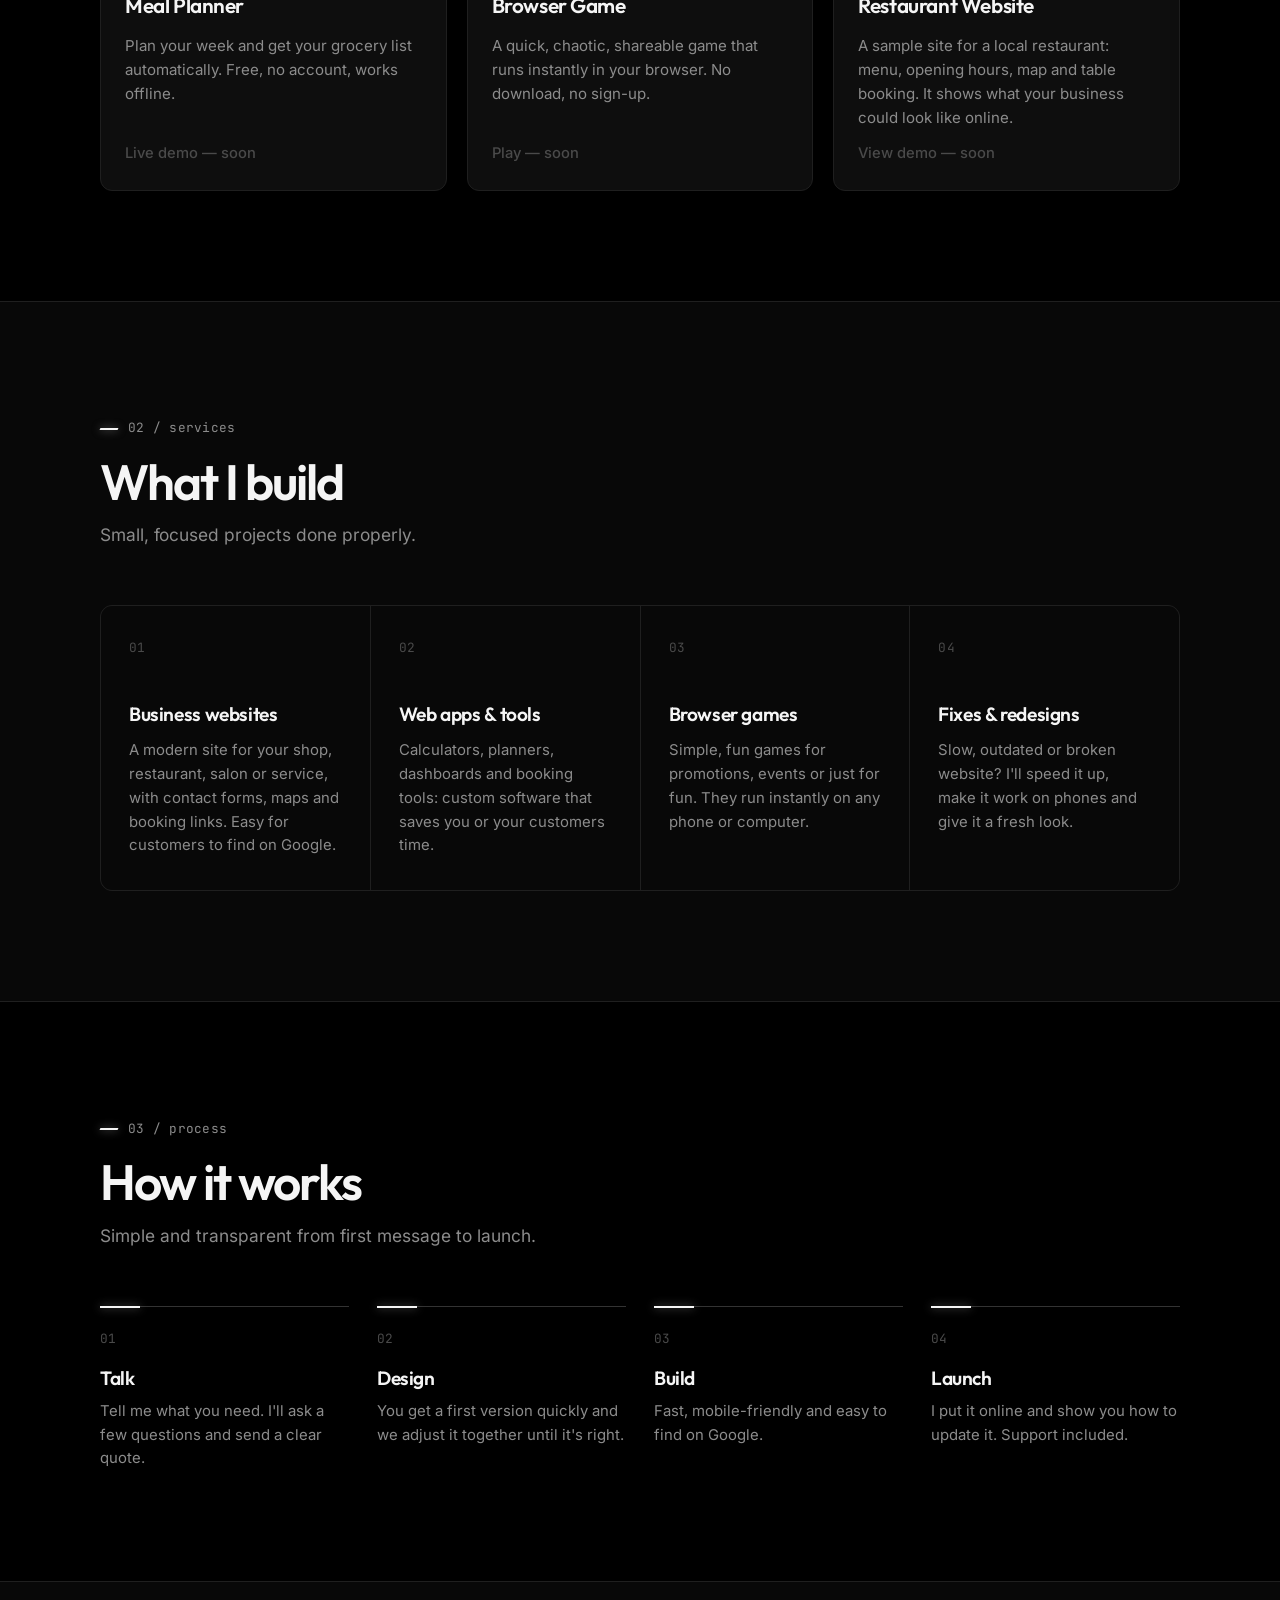
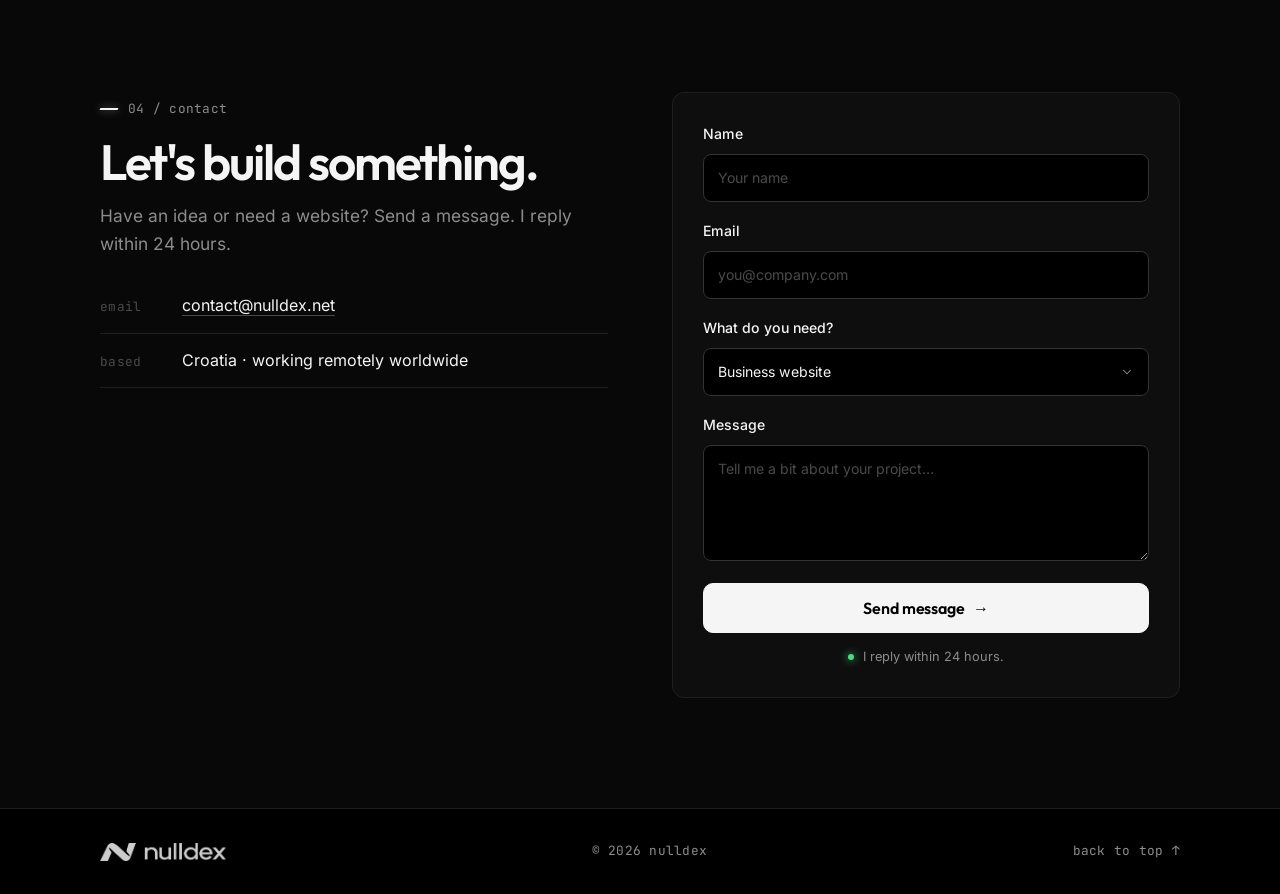
==== commit 3d6843cc: "Monochrome glow, custom dropdown, softer form, scroll fade-ins, animated phone menu and thin scrollb" ====
--- a/index.html
+++ b/index.html
@@ -14,7 +14,7 @@
   <link rel="preload" href="/assets/fonts/outfit.woff2" as="font" type="font/woff2" crossorigin>
   <link rel="preload" href="/assets/fonts/inter.woff2" as="font" type="font/woff2" crossorigin>
   <link rel="preload" href="/assets/fonts/jetbrains-mono.woff2" as="font" type="font/woff2" crossorigin>
-  <link rel="stylesheet" href="/style.css">
+  <link rel="stylesheet" href="/style.css?v=2">
   <link rel="alternate" hreflang="en" href="https://nulldex.net/">
   <link rel="alternate" hreflang="hr" href="https://nulldex.net/hr/">
   <link rel="alternate" hreflang="x-default" href="https://nulldex.net/">
@@ -220,6 +220,6 @@
     </div>
   </footer>
 
-  <script src="/script.js"></script>
+  <script src="/script.js?v=2"></script>
 </body>
 </html>
--- a/style.css
+++ b/style.css
@@ -32,7 +32,13 @@
   --accent-2: #3dd6f5;
   --accent-grad: linear-gradient(120deg, var(--accent), var(--accent-2));
   --line: rgba(255,255,255,.035);
-  --radius: 14px;
+  --radius: 12px;
+  --ease: cubic-bezier(.2,.7,.2,1);
+  /* light is the only accent: a soft white glow on hover / focus */
+  --glow: 0 0 0 1px rgba(255,255,255,.06), 0 0 22px -6px rgba(255,255,255,.22);
+  --btn-glow: 0 0 0 1px rgba(255,255,255,.12), 0 10px 32px -10px rgba(255,255,255,.45);
+  --focus: 0 0 0 3px rgba(255,255,255,.08);
+  --focus-border: #6a6a6a;
   --slant: -24deg;
   color-scheme: dark;
 }
@@ -52,6 +58,10 @@
   --accent: #6a55f5;
   --accent-2: #0bb5d8;
   --line: rgba(0,0,0,.05);
+  --glow: 0 0 0 1px rgba(0,0,0,.05), 0 10px 28px -14px rgba(0,0,0,.35);
+  --btn-glow: 0 12px 28px -12px rgba(0,0,0,.55);
+  --focus: 0 0 0 3px rgba(0,0,0,.07);
+  --focus-border: #8a8a8a;
   color-scheme: light;
 }
 
@@ -67,6 +77,12 @@
 .mono { font-family: "JetBrains Mono", ui-monospace, monospace; font-size: .8rem; letter-spacing: .02em; }
 .container { max-width: 1120px; margin: 0 auto; padding: 0 20px; }
 ::selection { background: var(--text); color: var(--bg); }
+/* thin scrollbar in the site style */
+html { scrollbar-width: thin; scrollbar-color: var(--border-strong) var(--bg); }
+::-webkit-scrollbar { width: 10px; height: 10px; }
+::-webkit-scrollbar-track { background: var(--bg); }
+::-webkit-scrollbar-thumb { background: var(--border-strong); border-radius: 10px; border: 3px solid var(--bg); }
+::-webkit-scrollbar-thumb:hover { background: var(--muted); }
 
 /* ===== NAV ===== */
 .nav {
@@ -79,14 +95,18 @@
 .logo { display: flex; align-items: center; }
 .logo-img { height: 22px; width: auto; filter: var(--logo-filter); display: block; }
 .nav-links { display: flex; align-items: center; gap: 32px; font-size: .95rem; color: var(--muted); }
+.nav-links a:not(.btn) { position: relative; transition: color .2s var(--ease); }
+.nav-links a:not(.btn)::after { content: ""; position: absolute; left: 0; right: 0; bottom: -6px; height: 1px; background: var(--text);
+  transform: scaleX(0); transform-origin: left; transition: transform .3s var(--ease); }
 .nav-links a:not(.btn):hover { color: var(--text); }
+.nav-links a:not(.btn):hover::after { transform: scaleX(1); }
 .nav-actions { display: flex; gap: 8px; }
 .icon-btn {
   width: 38px; height: 38px; border-radius: 10px; border: 1px solid var(--border-strong);
   background: transparent; color: var(--text); cursor: pointer; font-size: 1rem;
-  transition: background .15s;
-}
-.icon-btn:hover { background: var(--surface-2); }
+  transition: background .2s var(--ease), border-color .2s var(--ease), box-shadow .25s var(--ease), color .2s;
+}
+.icon-btn:hover { background: var(--surface-2); border-color: var(--muted); box-shadow: var(--glow); }
 .menu-btn { display: none; }
 .lang-btn { display: grid; place-items: center; width: auto; min-width: 38px; padding: 0 10px; font-size: .75rem; color: var(--muted); }
 .lang-btn:hover { color: var(--text); }
@@ -97,13 +117,16 @@
   background: var(--invert-bg); color: var(--invert-text) !important;
   padding: 13px 24px; border-radius: 10px; font-weight: 600; border: 1px solid var(--invert-bg);
   cursor: pointer; font-size: 1rem; letter-spacing: -.005em;
-  transition: transform .15s, opacity .15s;
-}
-.btn:hover { transform: translateY(-2px); box-shadow: 0 8px 28px -6px color-mix(in srgb, var(--accent) 55%, transparent); }
-.btn-ghost:hover { box-shadow: none; }
+  transition: transform .25s var(--ease), box-shadow .3s var(--ease), border-color .2s, background .2s, opacity .2s;
+}
+.btn:hover { transform: translateY(-1px); box-shadow: var(--btn-glow); }
+.btn:active { transform: translateY(0); transition-duration: .08s; }
+/* primary call-to-action buttons get an arrow that nudges forward on hover */
+.hero-ctas .btn:not(.btn-ghost)::after, .form .btn::after { content: "→"; display: inline-block; transition: transform .3s var(--ease); }
+.hero-ctas .btn:not(.btn-ghost):hover::after, .form .btn:hover::after { transform: translateX(3px); }
 .btn-small { padding: 8px 16px; font-size: .9rem; }
 .btn-ghost { background: transparent; color: var(--text) !important; border-color: var(--border-strong); }
-.btn-ghost:hover { border-color: var(--text); }
+.btn-ghost:hover { border-color: var(--muted); background: var(--surface); box-shadow: var(--glow); }
 
 /* ===== HERO ===== */
 .hero {
@@ -162,7 +185,7 @@
 .tk-n { color: var(--accent-2); }
 .caret {
   display: inline-block; width: .55em; height: 1.15em; vertical-align: -0.2em; margin-left: 1px;
-  background: var(--accent); animation: blink 1s steps(1) infinite;
+  background: var(--text); animation: blink 1s steps(1) infinite;
 }
 @keyframes blink { 50% { opacity: 0; } }
 .hero-inner { position: relative; }
@@ -196,7 +219,7 @@
   display: inline-flex; align-items: center; gap: 10px; color: var(--muted); margin-bottom: 16px;
 }
 .section-label::before {
-  content: ""; width: 18px; height: 2px; background: var(--accent-grad);
+  content: ""; width: 18px; height: 2px; background: var(--text); box-shadow: 0 0 8px color-mix(in srgb, var(--text) 50%, transparent);
   transform: skewX(var(--slant)); display: inline-block;
 }
 .section-title { font-size: clamp(2rem, 4.5vw, 3.1rem); letter-spacing: -.04em; font-weight: 600; line-height: 1.1; }
@@ -207,9 +230,11 @@
 .project {
   background: var(--surface); border: 1px solid var(--border); border-radius: var(--radius);
   overflow: hidden; display: flex; flex-direction: column;
-  transition: border-color .2s, transform .2s;
-}
-.project:hover { border-color: color-mix(in srgb, var(--accent) 45%, var(--border)); transform: translateY(-4px); }
+  transition: border-color .3s var(--ease), transform .35s var(--ease), box-shadow .35s var(--ease);
+}
+.project:hover { border-color: var(--border-strong); transform: translateY(-3px); box-shadow: var(--glow); }
+.project .mock { transition: transform .5s var(--ease); }
+.project:hover .mock { transform: translateY(-3px) scale(1.015); }
 .project-thumb {
   height: 200px; display: grid; place-items: center; padding: 22px; position: relative;
   background:
@@ -254,7 +279,9 @@
 
 /* ===== SERVICES ===== */
 .cards { display: grid; grid-template-columns: repeat(4, 1fr); gap: 1px; background: var(--border); border: 1px solid var(--border); border-radius: var(--radius); overflow: hidden; }
-.card { background: var(--bg-alt); padding: 32px 28px; transition: background .2s; }
+.card { background: var(--bg-alt); padding: 32px 28px; transition: background .3s var(--ease); }
+.card .card-num { transition: color .3s var(--ease); }
+.card:hover .card-num { color: var(--text); }
 .card:hover { background: var(--surface); }
 .card-num { color: var(--faint); display: block; margin-bottom: 40px; }
 .card h3 { font-size: 1.2rem; font-weight: 600; letter-spacing: -.02em; margin-bottom: 10px; }
@@ -264,8 +291,10 @@
 .steps { list-style: none; display: grid; grid-template-columns: repeat(4, 1fr); gap: 28px; }
 .steps li { border-top: 1px solid var(--border-strong); padding-top: 22px; position: relative; }
 .steps li::before {
-  content: ""; position: absolute; top: -1px; left: 0; width: 40px; height: 2px; background: var(--accent-grad);
-}
+  content: ""; position: absolute; top: -1px; left: 0; width: 40px; height: 2px; background: var(--text);
+  box-shadow: 0 0 8px color-mix(in srgb, var(--text) 45%, transparent); transition: width .5s var(--ease);
+}
+.steps li:hover::before { width: 100%; }
 .step-num { color: var(--faint); display: block; margin-bottom: 14px; }
 .steps h3 { font-size: 1.2rem; font-weight: 600; margin-bottom: 6px; letter-spacing: -.02em; }
 .steps p { color: var(--muted); font-size: .93rem; }
@@ -280,17 +309,55 @@
 .form { background: var(--surface); border: 1px solid var(--border); border-radius: var(--radius); padding: 30px; display: grid; gap: 18px; }
 .form label { display: grid; gap: 8px; font-weight: 500; font-size: .88rem; }
 .form input, .form select, .form textarea {
-  font: inherit; font-weight: 400; padding: 12px 14px; border-radius: 10px;
+  font: inherit; font-weight: 400; padding: 12px 14px; border-radius: 8px;
   border: 1px solid var(--border-strong); background: var(--bg); color: var(--text);
-}
+  transition: border-color .2s var(--ease), box-shadow .25s var(--ease);
+}
+.form input:hover, .form textarea:hover { border-color: var(--focus-border); }
 .form input::placeholder, .form textarea::placeholder { color: var(--faint); }
-.form input:focus, .form select:focus, .form textarea:focus { outline: none; border-color: var(--accent); box-shadow: 0 0 0 3px color-mix(in srgb, var(--accent) 20%, transparent); }
-.form .btn { justify-content: center; }
-.form-note { font-size: .8rem; color: var(--muted); }
-.form-note.form-ok { color: var(--accent-2); }
+.form input:focus, .form select:focus, .form textarea:focus { outline: none; border-color: var(--focus-border); box-shadow: var(--focus); }
+.form textarea { resize: vertical; min-height: 110px; }
+.form .btn { justify-content: center; margin-top: 4px; padding: 14px 24px; }
+.form-note { display: flex; align-items: center; gap: 9px; font-size: .8rem; color: var(--muted); justify-content: center; margin-top: -4px; }
+/* small live dot in front of the reply note */
+.form-note::before { content: ""; width: 6px; height: 6px; border-radius: 50%; flex-shrink: 0; background: #4ade80; box-shadow: 0 0 8px #4ade80; animation: pulse 2.4s ease-in-out infinite; }
+.form-note.form-error::before { background: #ff6b6b; box-shadow: 0 0 8px #ff6b6b; animation: none; }
+.form-note.form-ok { color: var(--text); }
 .form-note.form-error { color: #ff6b6b; }
 .form .btn:disabled { opacity: .6; cursor: wait; }
 .hp { position: absolute; left: -9999px; width: 1px; height: 1px; opacity: 0; }
+
+/* ===== CUSTOM DROPDOWN (replaces the browser's own select list; the real <select> stays for the form) ===== */
+.dd { position: relative; }
+.dd select { position: absolute; inset: 0; opacity: 0; pointer-events: none; }
+.dd-btn {
+  width: 100%; display: flex; align-items: center; justify-content: space-between; gap: 12px; text-align: left;
+  font: inherit; font-weight: 400; color: var(--text); background: var(--bg); cursor: pointer;
+  padding: 12px 14px; border-radius: 8px; border: 1px solid var(--border-strong);
+  transition: border-color .2s var(--ease), box-shadow .25s var(--ease);
+}
+.dd-btn:hover { border-color: var(--focus-border); }
+.dd-btn:focus-visible, .dd.open .dd-btn { outline: none; border-color: var(--focus-border); box-shadow: var(--focus); }
+.dd-chev { width: 14px; height: 14px; flex-shrink: 0; stroke: var(--muted); fill: none; stroke-width: 1.8; stroke-linecap: round; stroke-linejoin: round;
+  transition: transform .3s var(--ease), stroke .2s; }
+.dd.open .dd-chev { transform: rotate(180deg); stroke: var(--text); }
+.dd-list {
+  position: absolute; z-index: 20; left: 0; right: 0; top: calc(100% + 6px); list-style: none; padding: 5px;
+  background: var(--surface); border: 1px solid var(--border-strong); border-radius: 10px;
+  box-shadow: 0 24px 50px -20px rgba(0,0,0,.85), var(--glow);
+  opacity: 0; visibility: hidden; transform: translateY(-6px) scale(.98); transform-origin: top;
+  transition: opacity .2s var(--ease), transform .25s var(--ease), visibility 0s .25s;
+}
+.dd.open .dd-list { opacity: 1; visibility: visible; transform: none; transition: opacity .2s var(--ease), transform .25s var(--ease); }
+.dd-opt { display: flex; align-items: center; justify-content: space-between; gap: 10px; padding: 9px 11px; border-radius: 6px;
+  font-weight: 400; color: var(--muted); cursor: pointer; transition: background .15s, color .15s; }
+.dd-opt.active { background: var(--surface-2); color: var(--text); }
+.dd-opt[aria-selected="true"] { color: var(--text); }
+.dd-opt[aria-selected="true"]::after { content: ""; width: 6px; height: 6px; border-radius: 50%; background: var(--text); box-shadow: 0 0 8px color-mix(in srgb, var(--text) 70%, transparent); }
+
+/* ===== SCROLL REVEAL (once; things already on screen at load never animate) ===== */
+.reveal { opacity: 0; transform: translateY(14px); transition: opacity .7s var(--ease), transform .8s var(--ease); transition-delay: var(--d, 0s); }
+.reveal.in { opacity: 1; transform: none; }
 
 /* ===== FOOTER ===== */
 .footer { padding: 32px 0; color: var(--muted); }
@@ -313,11 +380,20 @@
   .container { padding: 0 16px; }
   .menu-btn { display: block; }
   .nav-links {
-    display: none; position: absolute; top: 68px; left: 0; right: 0;
-    flex-direction: column; align-items: flex-start; gap: 20px; padding: 24px 16px;
-    background: var(--bg); border-bottom: 1px solid var(--border);
+    display: flex; position: absolute; top: 68px; left: 0; right: 0;
+    flex-direction: column; align-items: stretch; gap: 4px; padding: 14px 16px 20px;
+    background: var(--bg);
+    border-bottom: 1px solid var(--border); box-shadow: 0 30px 60px -30px rgba(0,0,0,.8);
+    opacity: 0; visibility: hidden; transform: translateY(-8px);
+    transition: opacity .25s var(--ease), transform .3s var(--ease), visibility 0s .3s;
   }
-  .nav-links.open { display: flex; }
+  .nav-links.open { opacity: 1; visibility: visible; transform: none; transition: opacity .25s var(--ease), transform .3s var(--ease); }
+  .nav-links a:not(.btn) { padding: 12px 4px; border-bottom: 1px solid var(--border); font-size: 1.05rem; color: var(--text); }
+  .nav-links a:not(.btn)::after { display: none; }
+  .nav-links .btn { justify-content: center; margin-top: 12px; }
+  .nav-links > * { opacity: 0; transform: translateY(-4px); transition: opacity .3s var(--ease), transform .35s var(--ease); }
+  .nav-links.open > * { opacity: 1; transform: none; }
+  .nav-links.open > :nth-child(2) { transition-delay: .03s; } .nav-links.open > :nth-child(3) { transition-delay: .06s; } .nav-links.open > :nth-child(4) { transition-delay: .09s; }
   .hero { padding: 72px 0 64px; }
   .hero-code { display: none; }
   .stats, .projects, .cards, .steps { grid-template-columns: 1fr; }
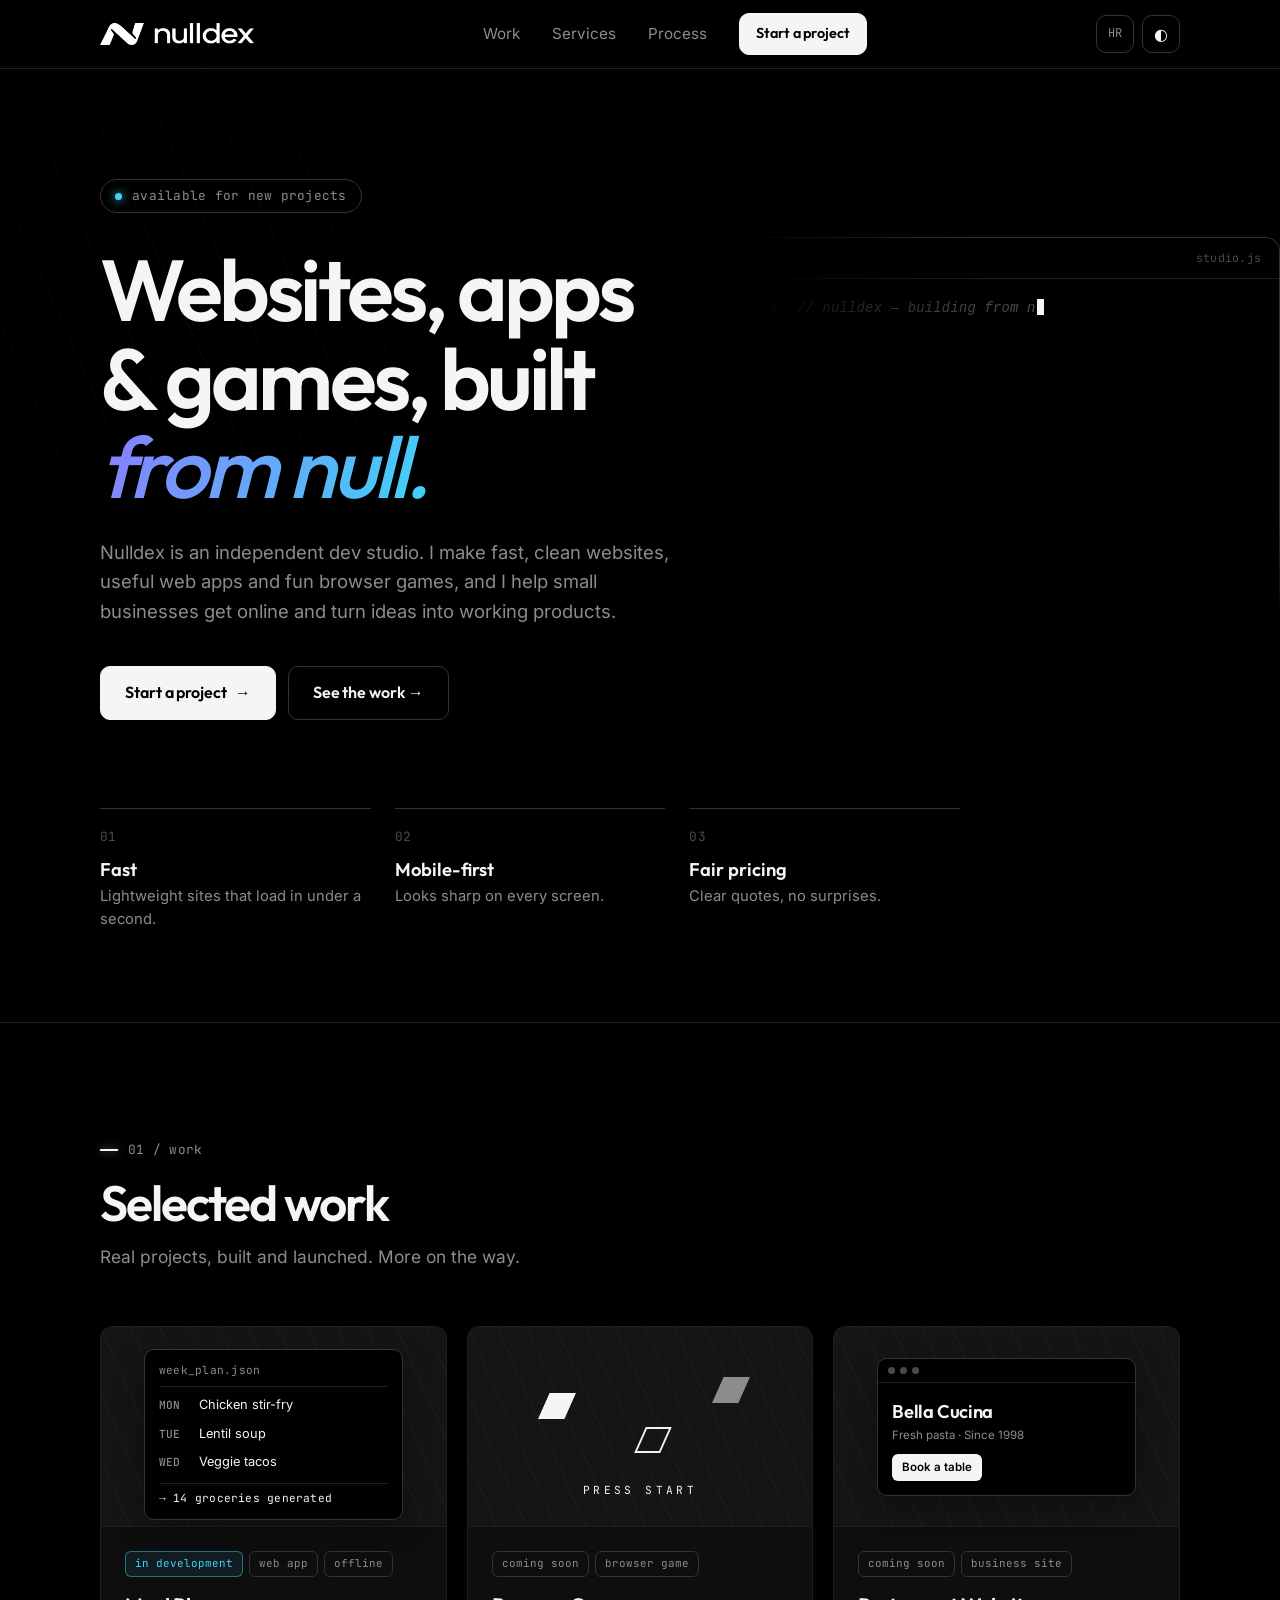
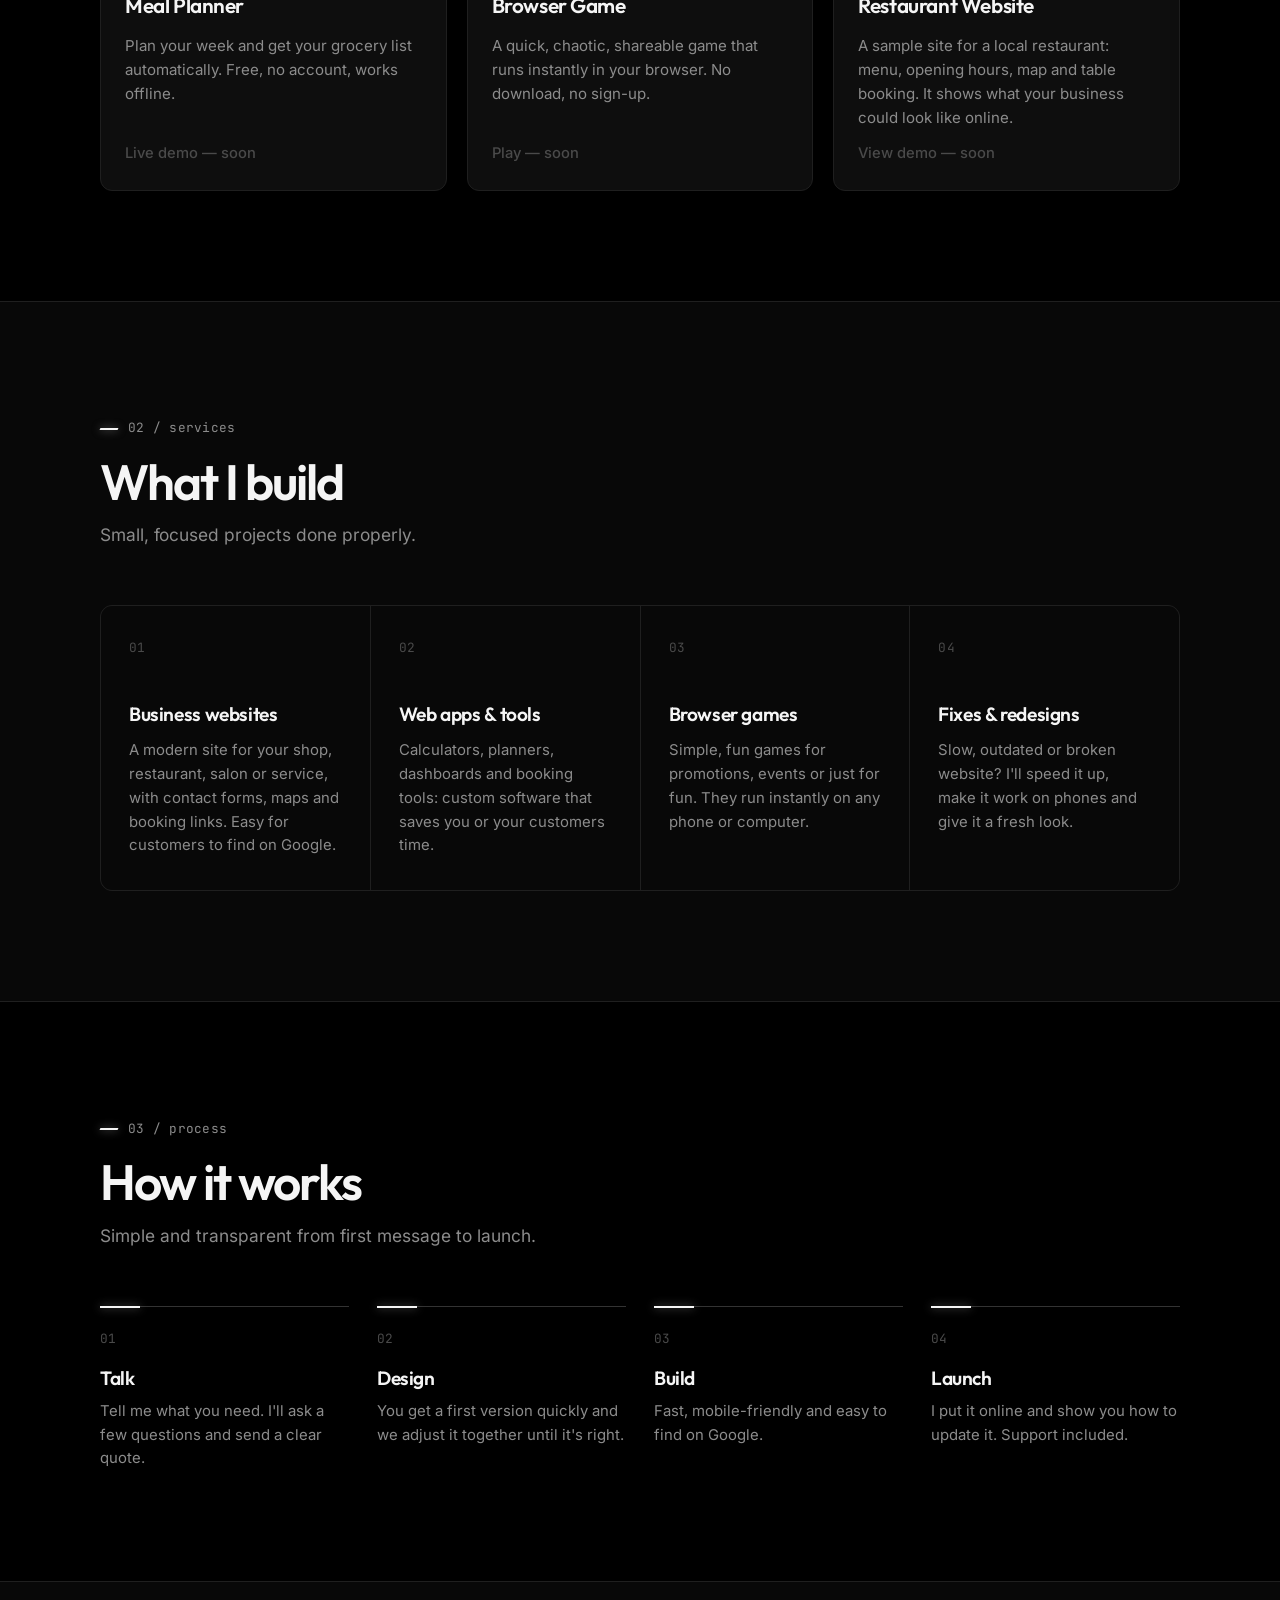
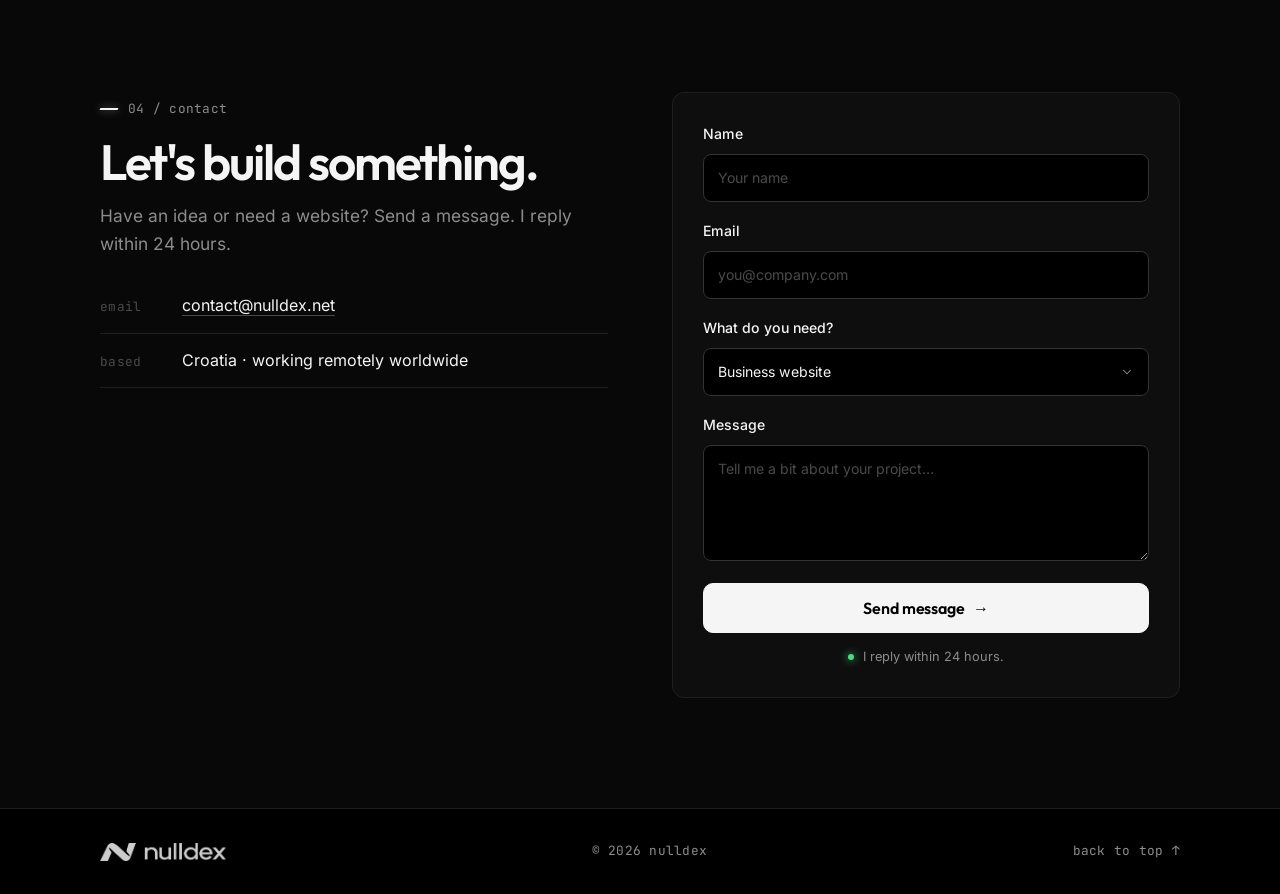
==== commit 74dbfa80: "Project mock-ups: not machine-translated, day labels no longer overlap" ====
--- a/index.html
+++ b/index.html
@@ -14,7 +14,7 @@
   <link rel="preload" href="/assets/fonts/outfit.woff2" as="font" type="font/woff2" crossorigin>
   <link rel="preload" href="/assets/fonts/inter.woff2" as="font" type="font/woff2" crossorigin>
   <link rel="preload" href="/assets/fonts/jetbrains-mono.woff2" as="font" type="font/woff2" crossorigin>
-  <link rel="stylesheet" href="/style.css?v=2">
+  <link rel="stylesheet" href="/style.css?v=3">
   <link rel="alternate" hreflang="en" href="https://nulldex.net/">
   <link rel="alternate" hreflang="hr" href="https://nulldex.net/hr/">
   <link rel="alternate" hreflang="x-default" href="https://nulldex.net/">
@@ -77,7 +77,7 @@
 
         <div class="projects">
           <article class="project">
-            <div class="project-thumb">
+            <div class="project-thumb" translate="no">
               <div class="mock">
                 <div class="mock-head mono">week_plan.json</div>
                 <div class="mock-row"><b class="mono">MON</b> Chicken stir-fry</div>
@@ -95,7 +95,7 @@
           </article>
 
           <article class="project">
-            <div class="project-thumb">
+            <div class="project-thumb" translate="no">
               <div class="game-art">
                 <span class="pix p1"></span><span class="pix p2"></span><span class="pix p3"></span>
                 <span class="game-label mono">press start</span>
@@ -110,7 +110,7 @@
           </article>
 
           <article class="project">
-            <div class="project-thumb">
+            <div class="project-thumb" translate="no">
               <div class="mock mock-site">
                 <div class="mock-bar"><i></i><i></i><i></i></div>
                 <div class="mock-hero">Bella Cucina</div>
--- a/style.css
+++ b/style.css
@@ -248,8 +248,8 @@
   box-shadow: 0 10px 30px rgba(0,0,0,.35);
 }
 .mock-head { color: var(--muted); font-size: .7rem; padding-bottom: 6px; border-bottom: 1px solid var(--border); margin-bottom: 4px; }
-.mock-row { padding: 4px 0; }
-.mock-row b { display: inline-block; width: 40px; color: var(--muted); font-weight: 500; font-size: .7rem; }
+.mock-row { padding: 4px 0; display: flex; align-items: baseline; gap: 10px; }
+.mock-row b { flex: 0 0 auto; min-width: 30px; white-space: nowrap; color: var(--muted); font-weight: 500; font-size: .7rem; }
 .mock-foot { margin-top: 6px; padding-top: 6px; border-top: 1px solid var(--border); font-size: .7rem; }
 .mock-site { padding: 0; overflow: hidden; }
 .mock-bar { display: flex; gap: 5px; padding: 8px 10px; border-bottom: 1px solid var(--border); }
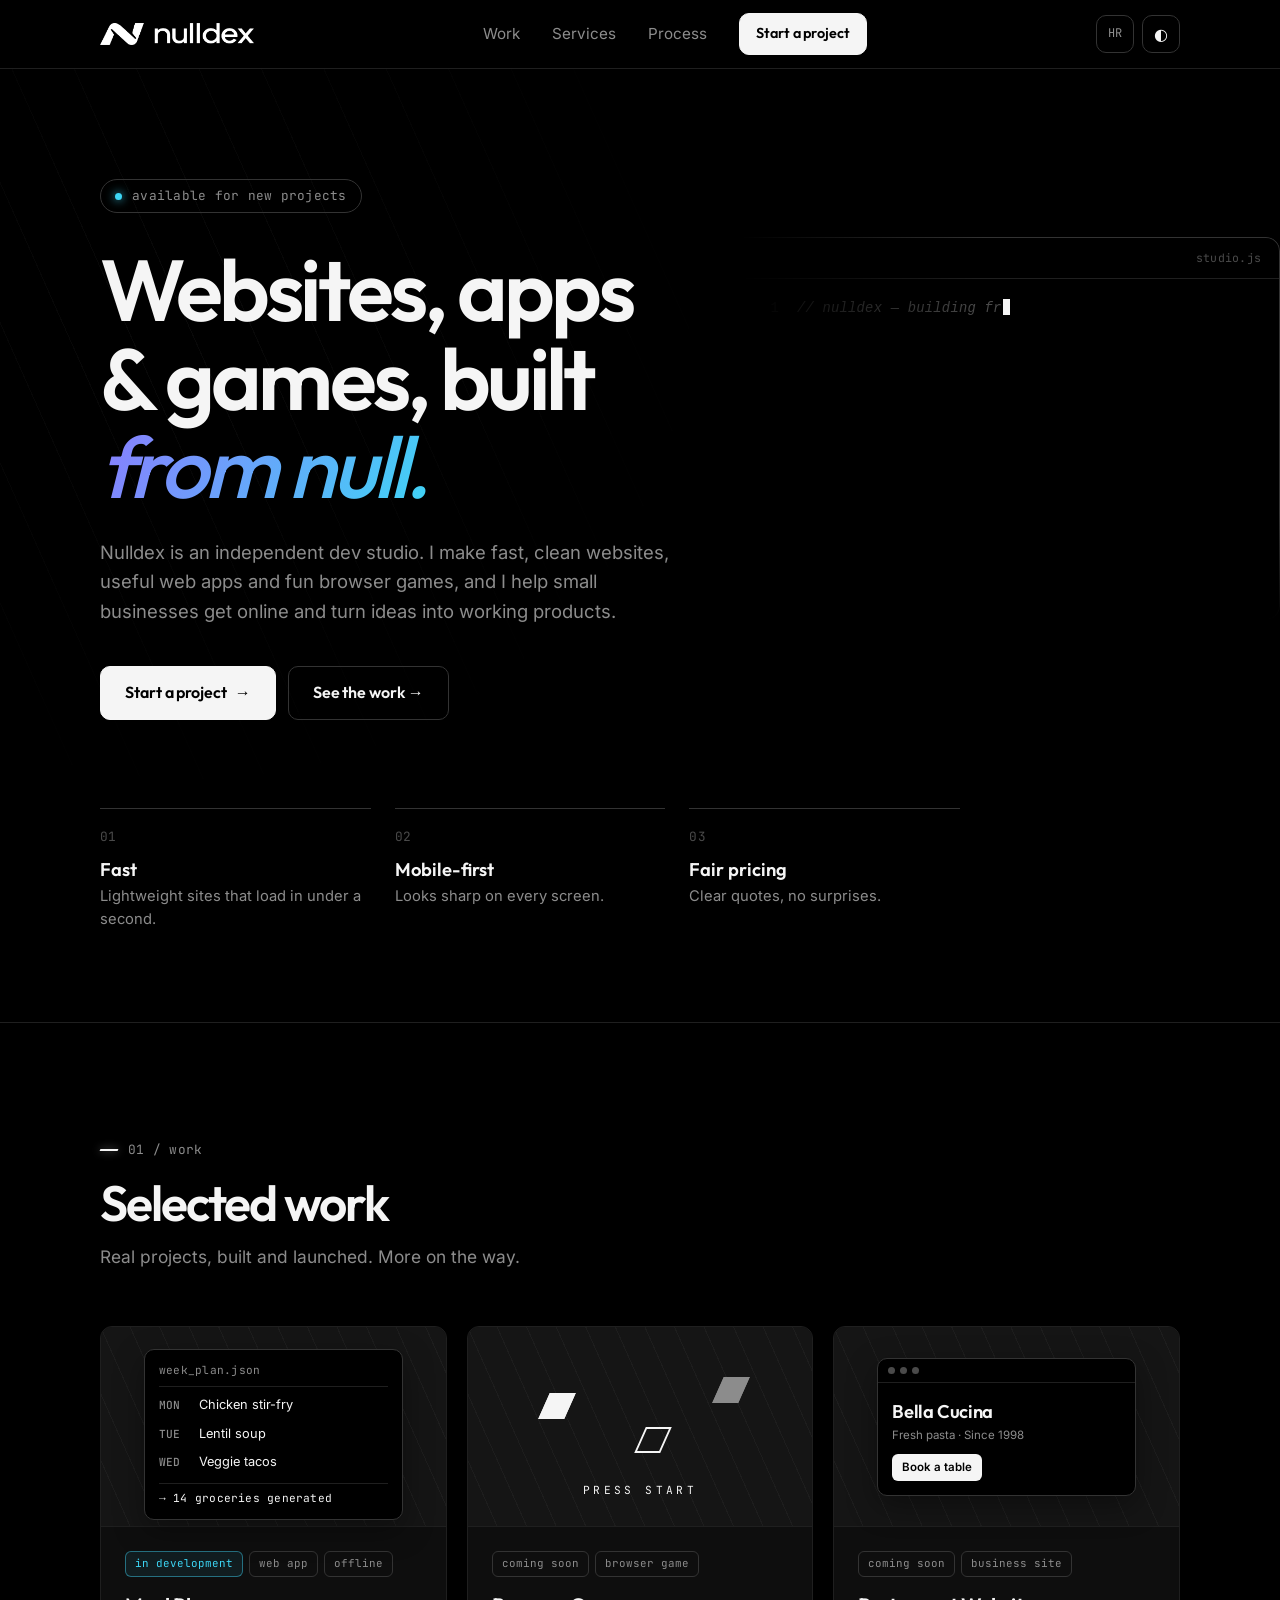
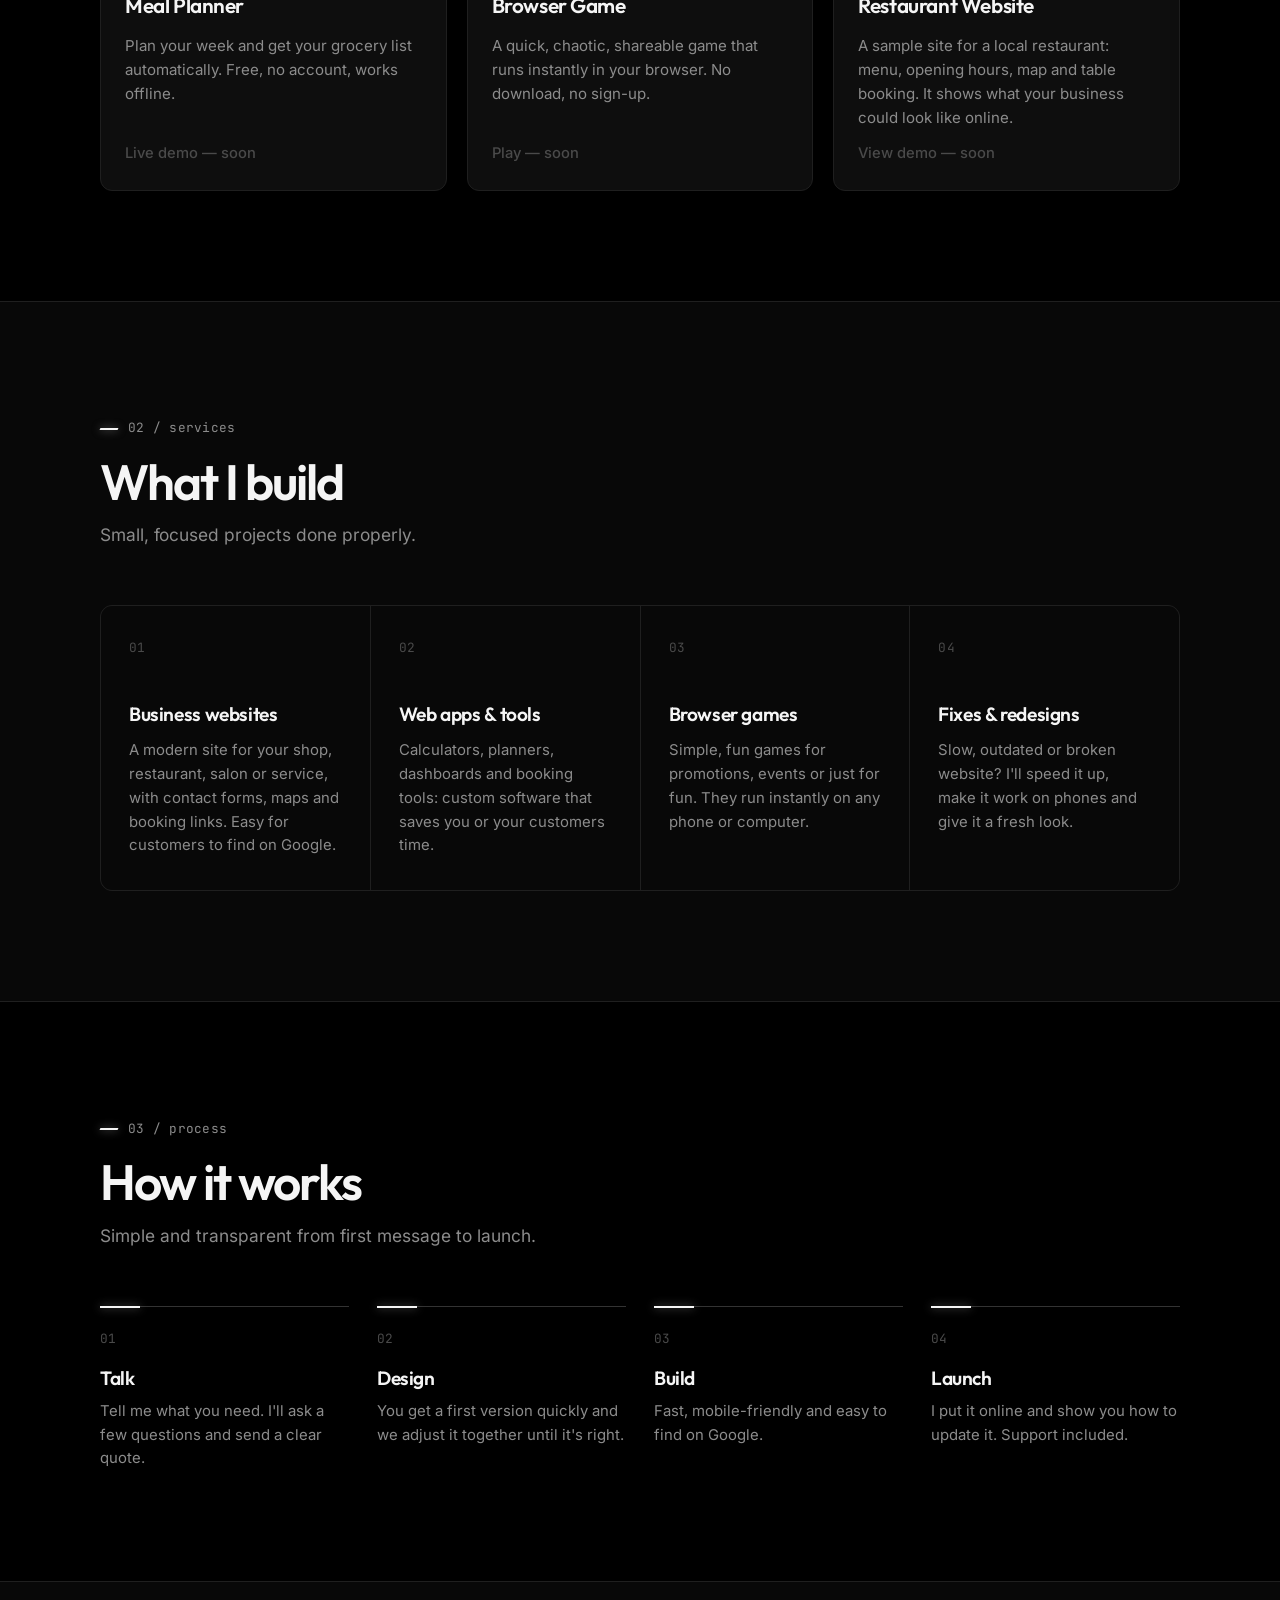
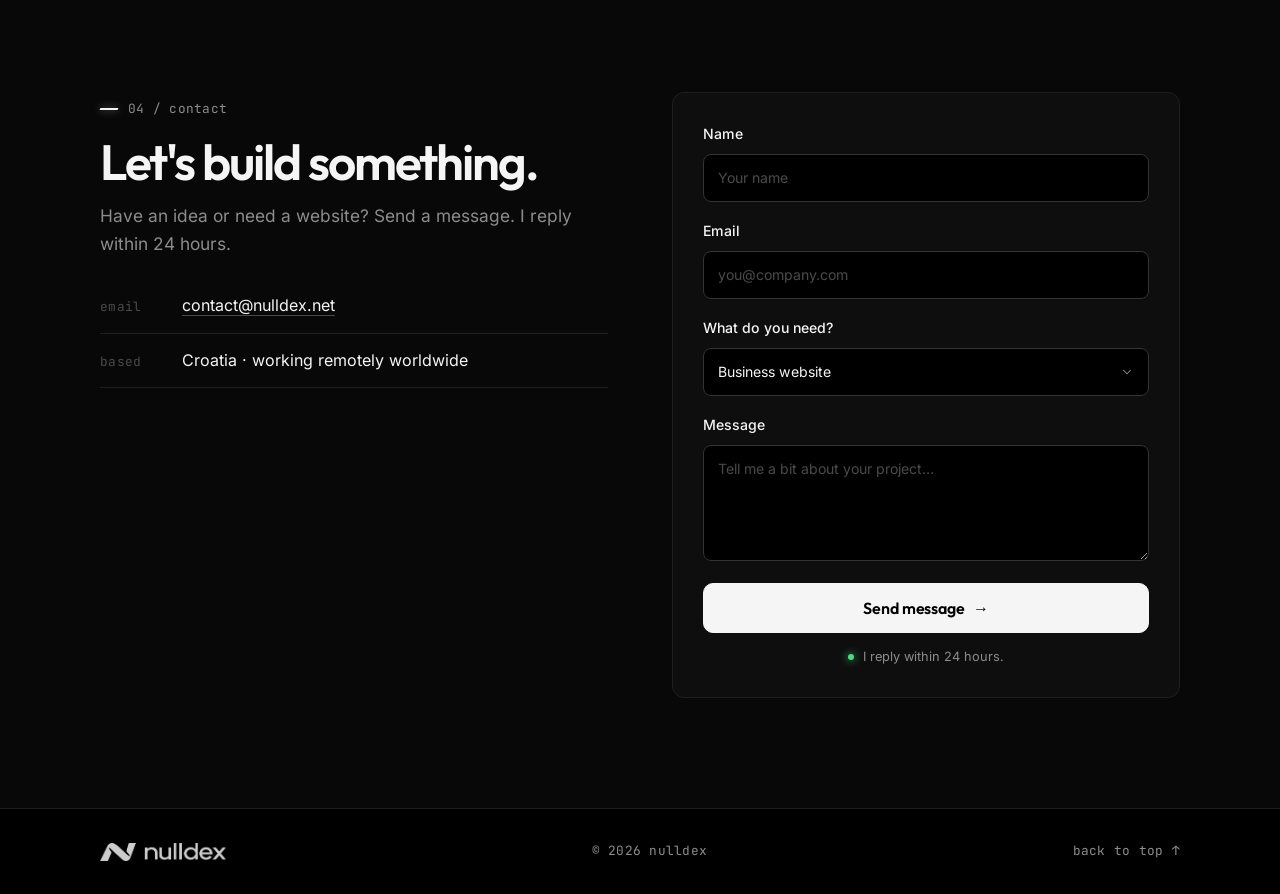
==== commit 556c8109: "Smoother hover glow: layered soft shadows instead of one hard one" ====
--- a/index.html
+++ b/index.html
@@ -14,7 +14,7 @@
   <link rel="preload" href="/assets/fonts/outfit.woff2" as="font" type="font/woff2" crossorigin>
   <link rel="preload" href="/assets/fonts/inter.woff2" as="font" type="font/woff2" crossorigin>
   <link rel="preload" href="/assets/fonts/jetbrains-mono.woff2" as="font" type="font/woff2" crossorigin>
-  <link rel="stylesheet" href="/style.css?v=3">
+  <link rel="stylesheet" href="/style.css?v=4">
   <link rel="alternate" hreflang="en" href="https://nulldex.net/">
   <link rel="alternate" hreflang="hr" href="https://nulldex.net/hr/">
   <link rel="alternate" hreflang="x-default" href="https://nulldex.net/">
--- a/style.css
+++ b/style.css
@@ -35,8 +35,9 @@
   --radius: 12px;
   --ease: cubic-bezier(.2,.7,.2,1);
   /* light is the only accent: a soft white glow on hover / focus */
-  --glow: 0 0 0 1px rgba(255,255,255,.06), 0 0 22px -6px rgba(255,255,255,.22);
-  --btn-glow: 0 0 0 1px rgba(255,255,255,.12), 0 10px 32px -10px rgba(255,255,255,.45);
+  /* layered soft shadows: each one faint, together a smooth fade with no visible edge */
+  --glow: 0 0 0 1px rgba(255,255,255,.06), 0 0 6px rgba(255,255,255,.04), 0 0 18px rgba(255,255,255,.05), 0 0 42px rgba(255,255,255,.04);
+  --btn-glow: 0 0 0 1px rgba(255,255,255,.10), 0 0 4px rgba(255,255,255,.10), 0 0 14px rgba(255,255,255,.09), 0 4px 30px rgba(255,255,255,.08), 0 8px 60px rgba(255,255,255,.06);
   --focus: 0 0 0 3px rgba(255,255,255,.08);
   --focus-border: #6a6a6a;
   --slant: -24deg;
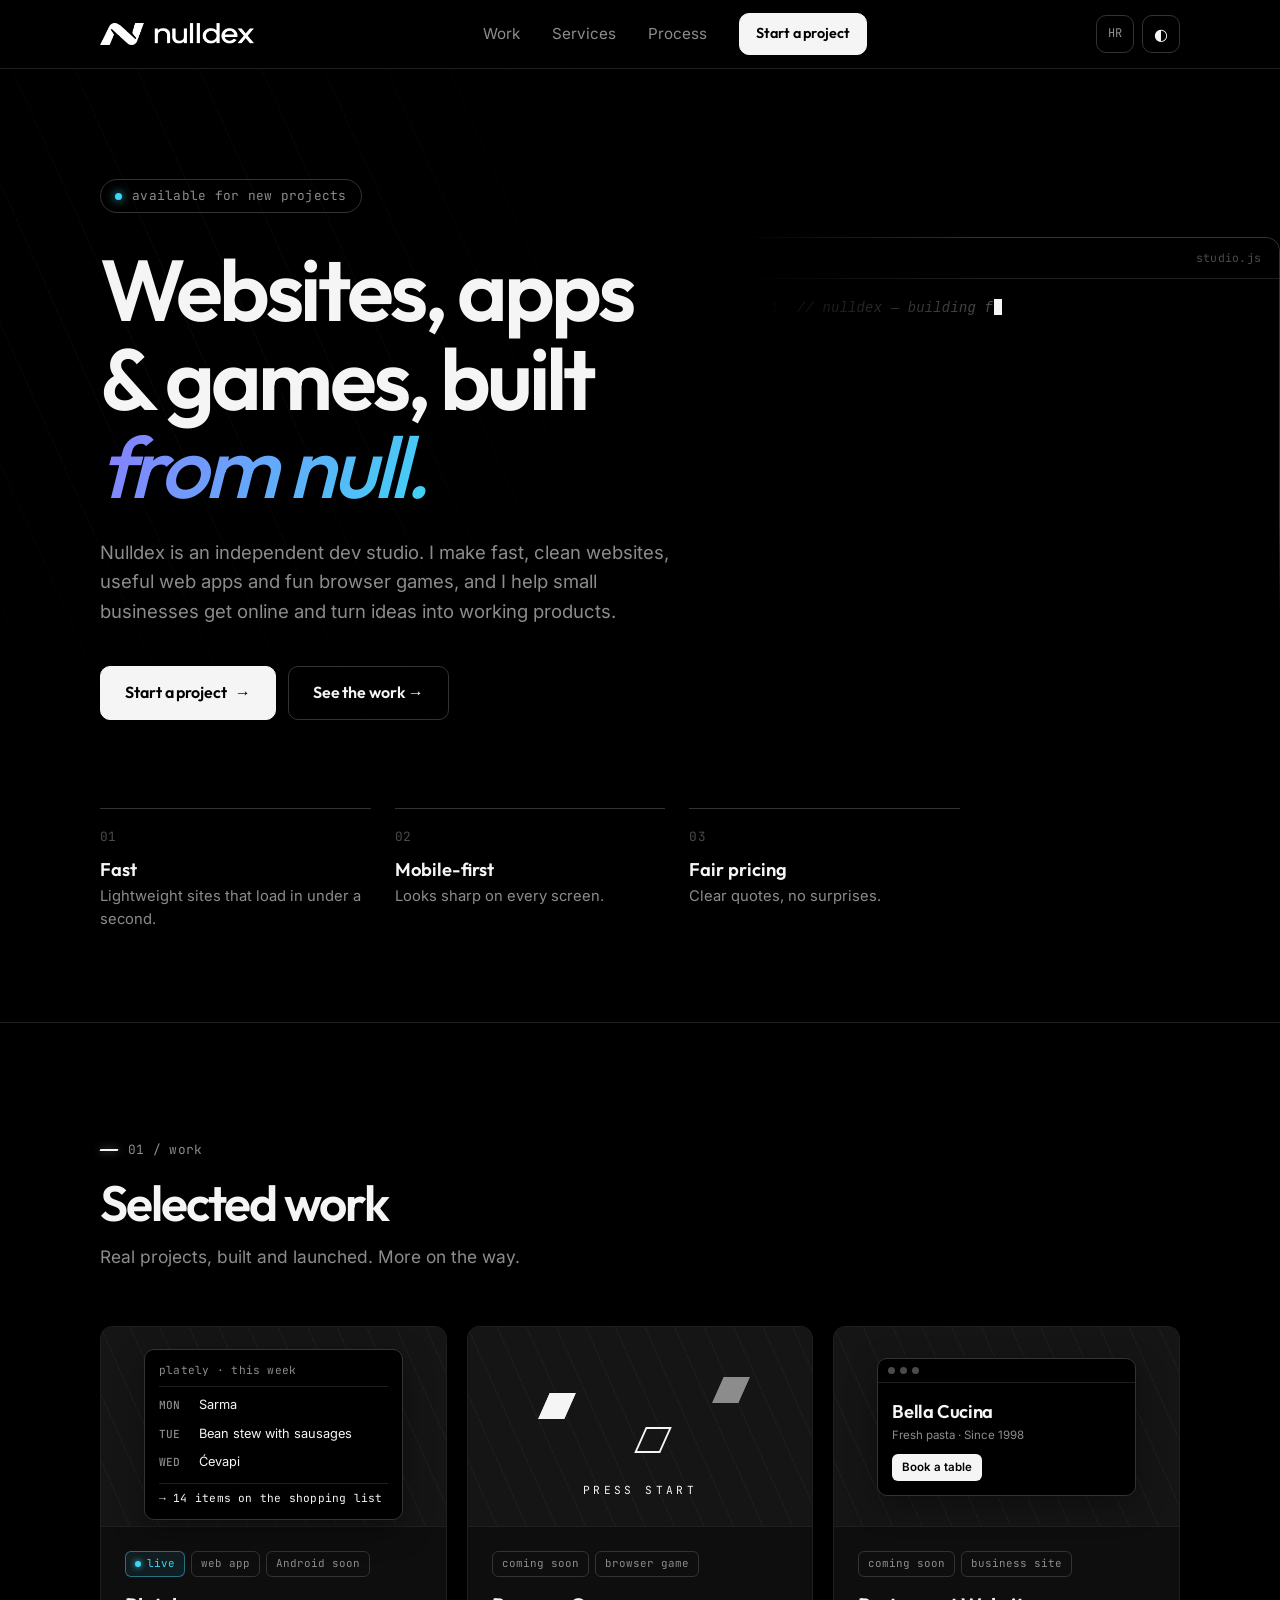
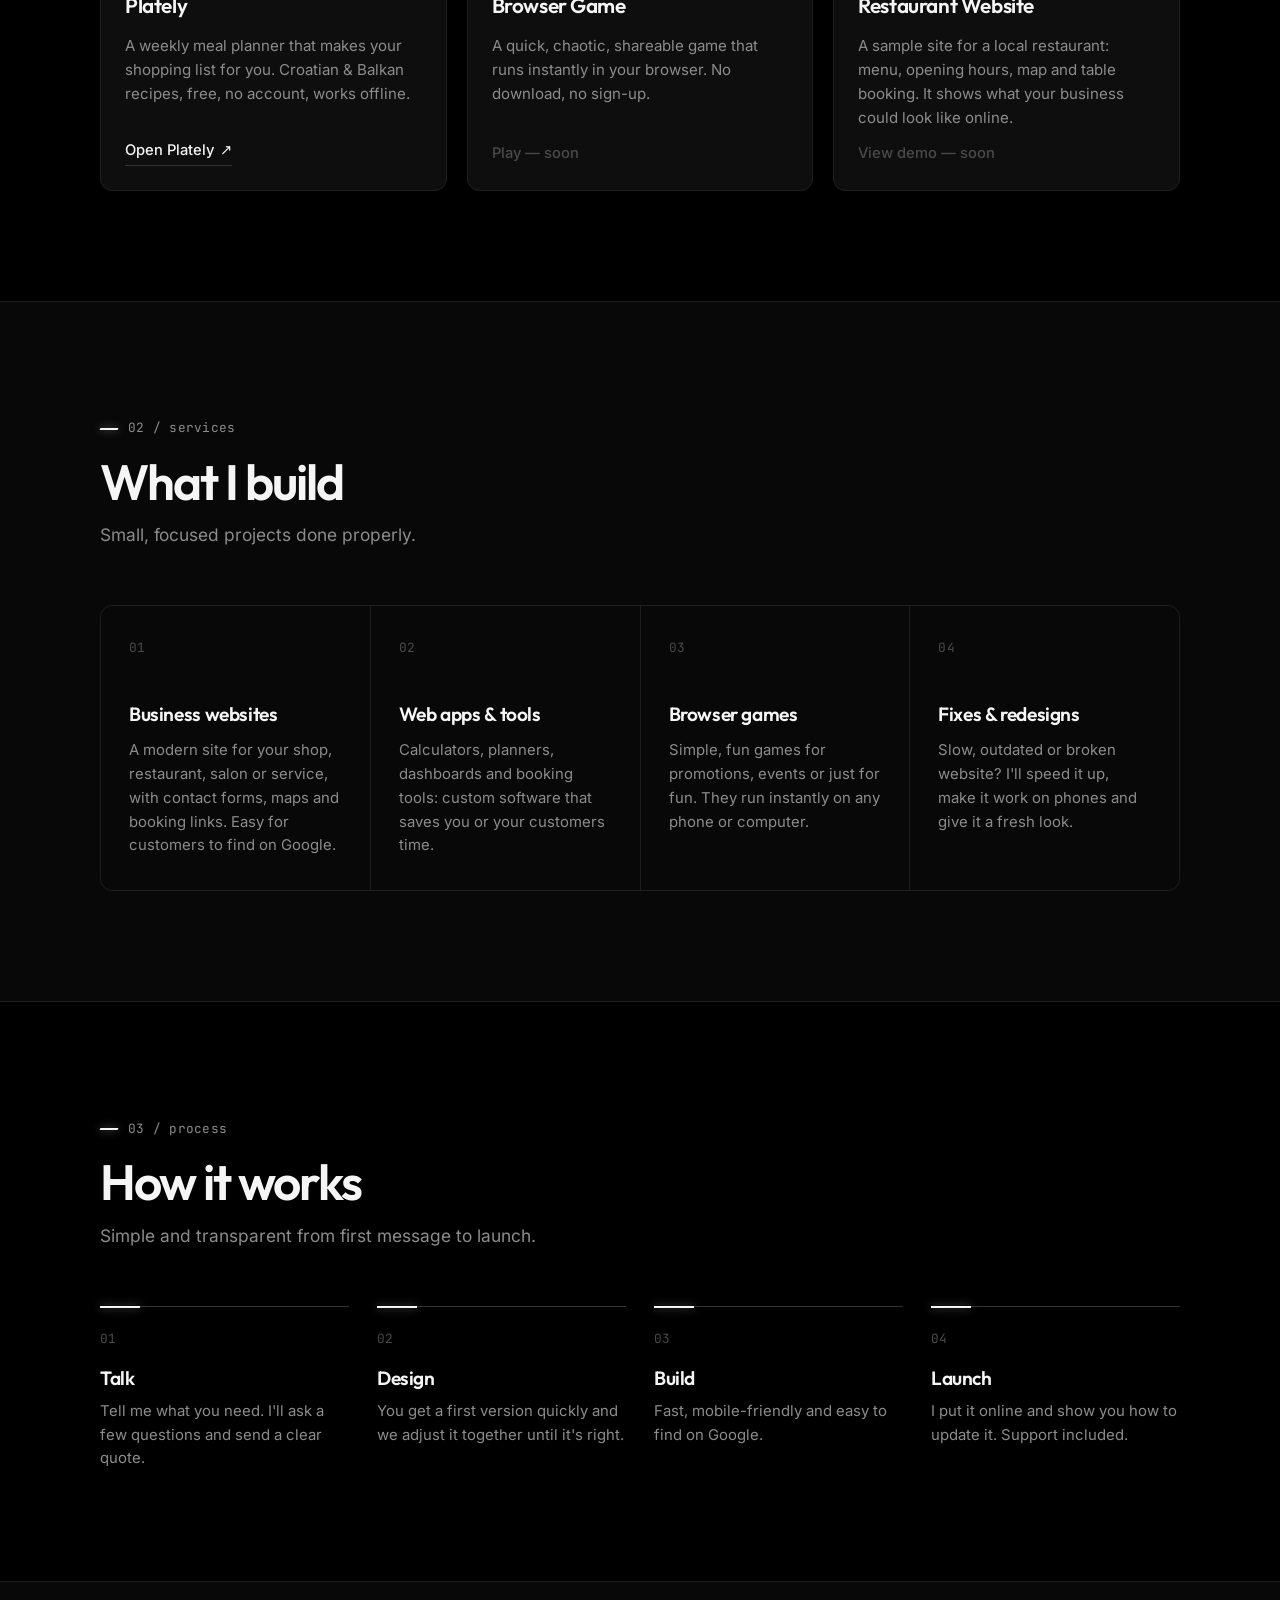
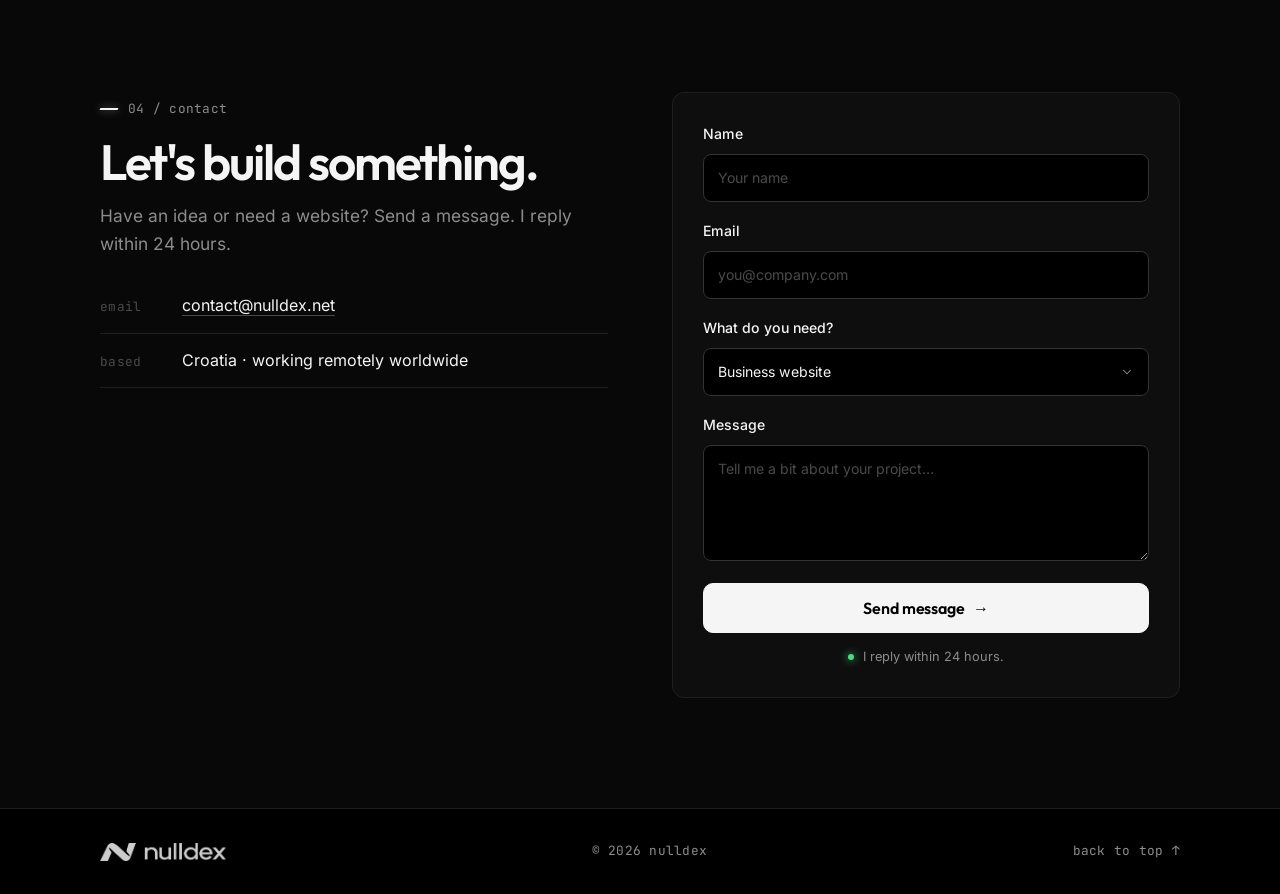
==== commit b635d1e1: "Plately card: live, links to plately.nulldex.net (Tanjurko on the Croatian page); tighter glow witho" ====
--- a/index.html
+++ b/index.html
@@ -14,7 +14,7 @@
   <link rel="preload" href="/assets/fonts/outfit.woff2" as="font" type="font/woff2" crossorigin>
   <link rel="preload" href="/assets/fonts/inter.woff2" as="font" type="font/woff2" crossorigin>
   <link rel="preload" href="/assets/fonts/jetbrains-mono.woff2" as="font" type="font/woff2" crossorigin>
-  <link rel="stylesheet" href="/style.css?v=4">
+  <link rel="stylesheet" href="/style.css?v=5">
   <link rel="alternate" hreflang="en" href="https://nulldex.net/">
   <link rel="alternate" hreflang="hr" href="https://nulldex.net/hr/">
   <link rel="alternate" hreflang="x-default" href="https://nulldex.net/">
@@ -79,18 +79,18 @@
           <article class="project">
             <div class="project-thumb" translate="no">
               <div class="mock">
-                <div class="mock-head mono">week_plan.json</div>
-                <div class="mock-row"><b class="mono">MON</b> Chicken stir-fry</div>
-                <div class="mock-row"><b class="mono">TUE</b> Lentil soup</div>
-                <div class="mock-row"><b class="mono">WED</b> Veggie tacos</div>
-                <div class="mock-foot mono">→ 14 groceries generated</div>
+                <div class="mock-head mono">plately · this week</div>
+                <div class="mock-row"><b class="mono">MON</b> Sarma</div>
+                <div class="mock-row"><b class="mono">TUE</b> Bean stew with sausages</div>
+                <div class="mock-row"><b class="mono">WED</b> Ćevapi</div>
+                <div class="mock-foot mono">→ 14 items on the shopping list</div>
               </div>
             </div>
             <div class="project-body">
-              <div class="tags"><span class="tag tag-active">in development</span><span class="tag">web app</span><span class="tag">offline</span></div>
-              <h3>Meal Planner</h3>
-              <p>Plan your week and get your grocery list automatically. Free, no account, works offline.</p>
-              <a class="link" href="#" aria-disabled="true">Live demo — soon</a>
+              <div class="tags"><span class="tag tag-active"><span class="tag-dot"></span>live</span><span class="tag">web app</span><span class="tag">Android soon</span></div>
+              <h3>Plately</h3>
+              <p>A weekly meal planner that makes your shopping list for you. Croatian &amp; Balkan recipes, free, no account, works offline.</p>
+              <a class="link link-live" href="https://plately.nulldex.net" target="_blank" rel="noopener">Open Plately <span aria-hidden="true">↗</span></a>
             </div>
           </article>
 
--- a/style.css
+++ b/style.css
@@ -36,8 +36,9 @@
   --ease: cubic-bezier(.2,.7,.2,1);
   /* light is the only accent: a soft white glow on hover / focus */
   /* layered soft shadows: each one faint, together a smooth fade with no visible edge */
-  --glow: 0 0 0 1px rgba(255,255,255,.06), 0 0 6px rgba(255,255,255,.04), 0 0 18px rgba(255,255,255,.05), 0 0 42px rgba(255,255,255,.04);
-  --btn-glow: 0 0 0 1px rgba(255,255,255,.10), 0 0 4px rgba(255,255,255,.10), 0 0 14px rgba(255,255,255,.09), 0 4px 30px rgba(255,255,255,.08), 0 8px 60px rgba(255,255,255,.06);
+  /* short, tight glows: they fade out within ~20px, so no colour bands (rings) show on the near-black background */
+  --glow: 0 0 0 1px rgba(255,255,255,.07), 0 0 10px rgba(255,255,255,.05);
+  --btn-glow: 0 0 0 1px rgba(255,255,255,.14), 0 0 6px rgba(255,255,255,.16), 0 0 18px rgba(255,255,255,.08);
   --focus: 0 0 0 3px rgba(255,255,255,.08);
   --focus-border: #6a6a6a;
   --slant: -24deg;
@@ -276,6 +277,11 @@
 }
 .tag-active { color: var(--accent-2); border-color: color-mix(in srgb, var(--accent-2) 45%, transparent); background: color-mix(in srgb, var(--accent-2) 8%, transparent); }
 .link { font-weight: 500; font-size: .92rem; }
+.link-live { display: inline-flex; align-items: center; gap: 6px; align-self: flex-start; border-bottom: 1px solid var(--border-strong); padding-bottom: 2px;
+  transition: border-color .25s var(--ease), gap .25s var(--ease); }
+.link-live:hover { border-color: var(--text); gap: 9px; }
+.tag-active { display: inline-flex; align-items: center; gap: 6px; }
+.tag-dot { width: 6px; height: 6px; border-radius: 50%; background: currentColor; box-shadow: 0 0 6px currentColor; animation: pulse 2.4s ease-in-out infinite; }
 .link[aria-disabled="true"] { color: var(--faint); pointer-events: none; }
 
 /* ===== SERVICES ===== */
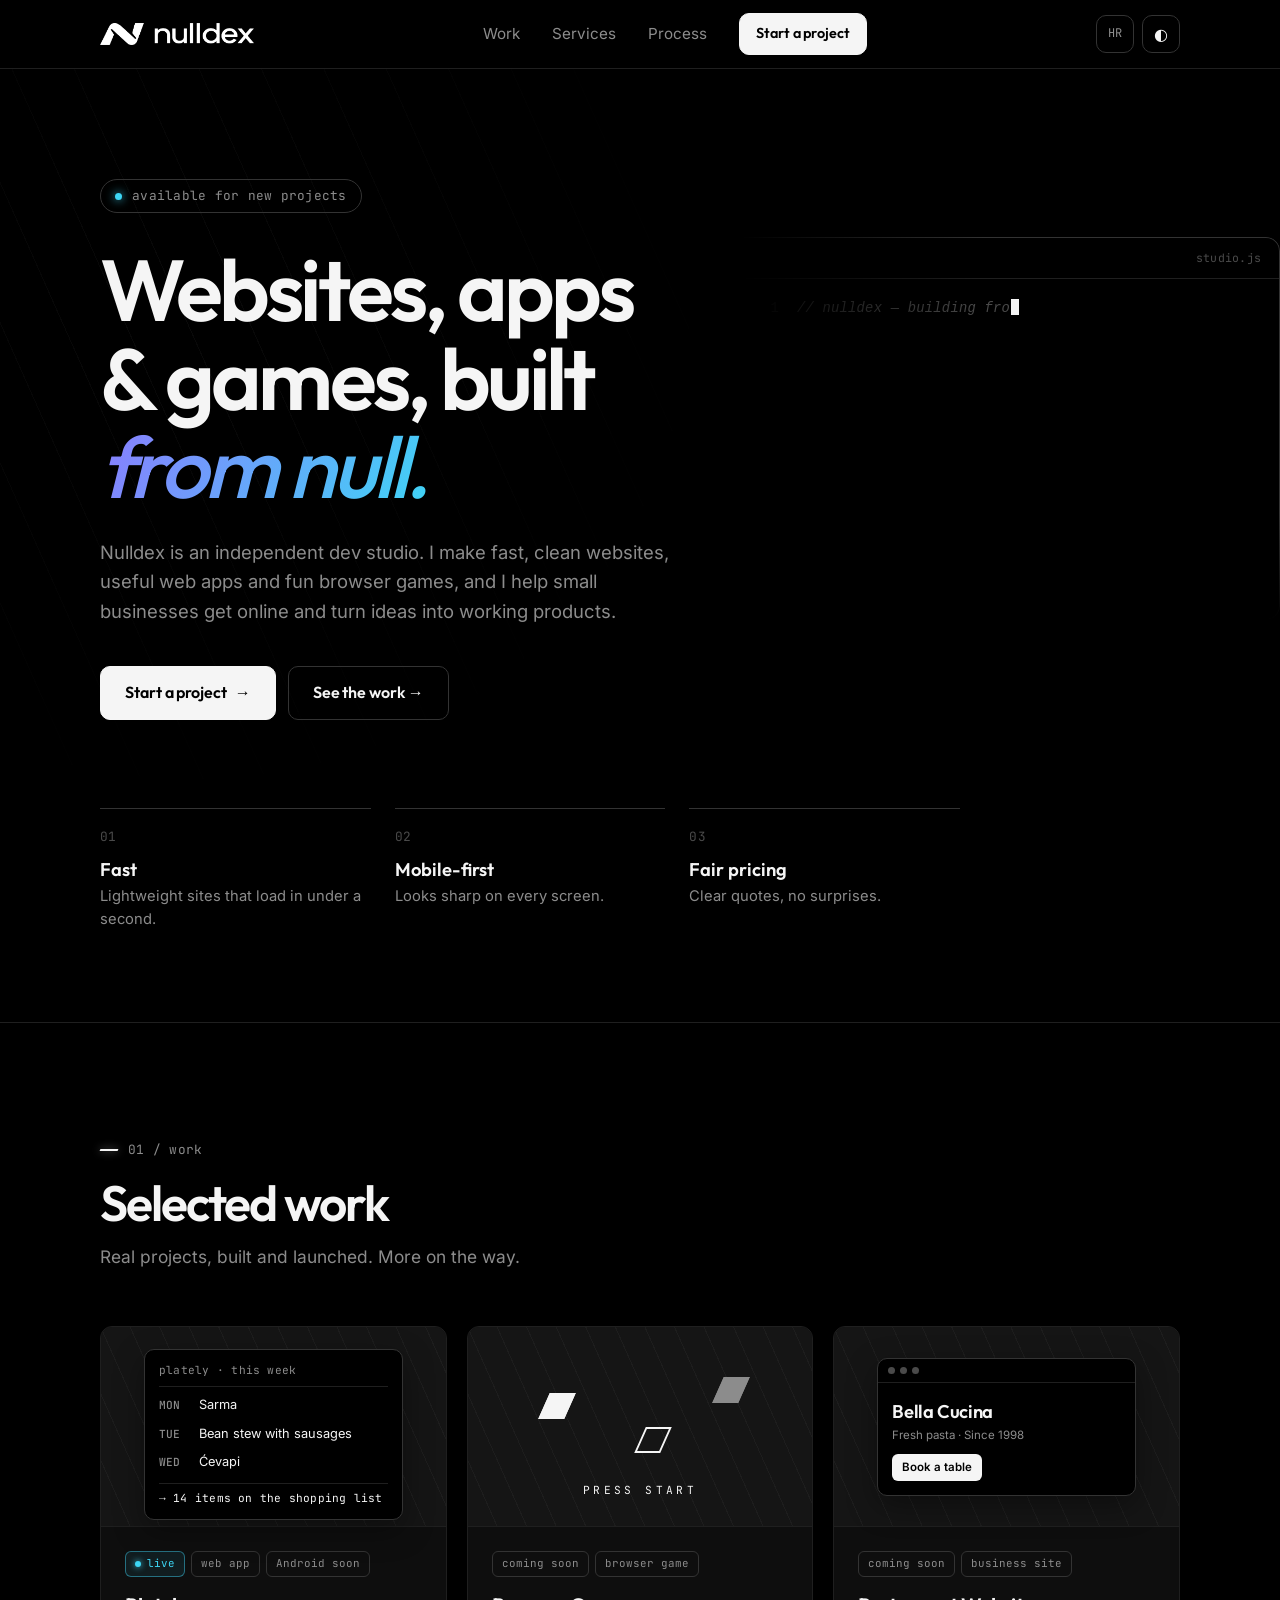
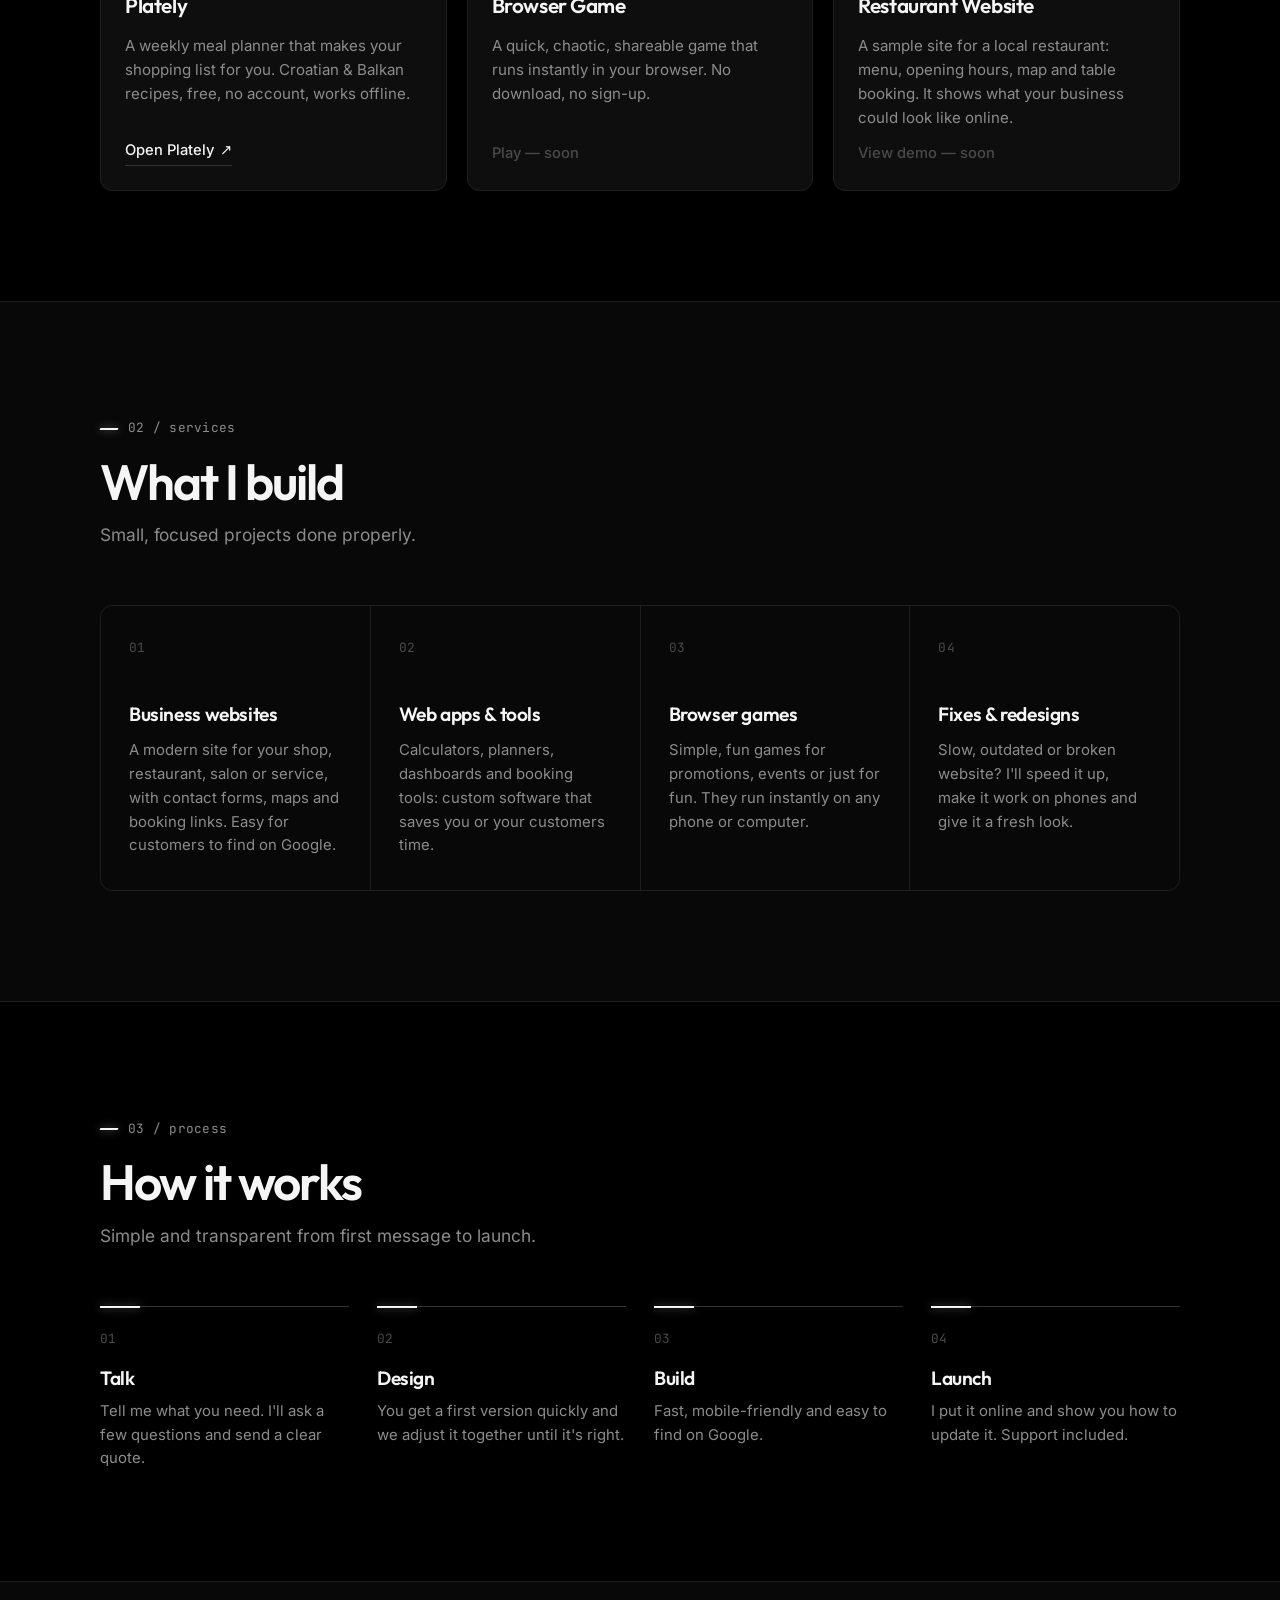
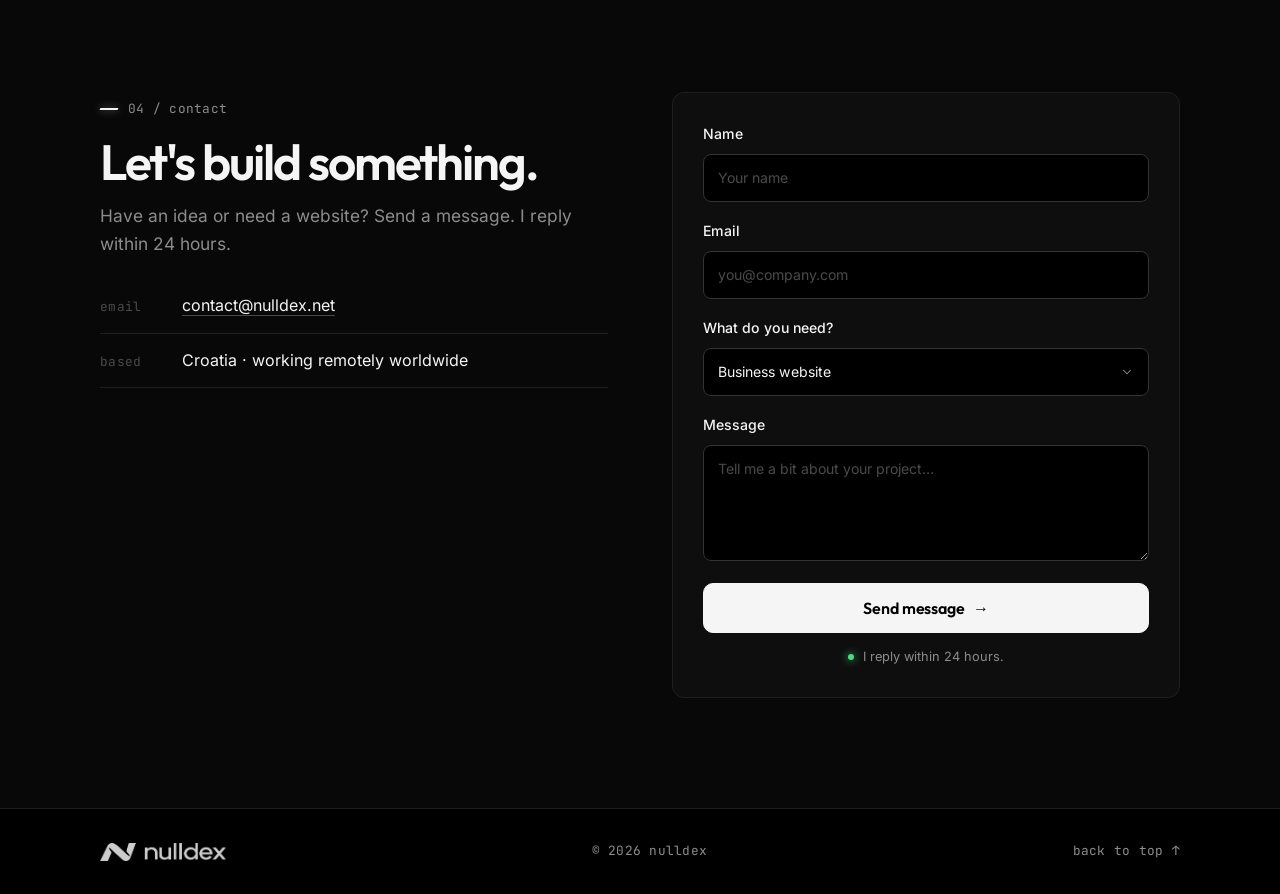
==== commit 51cabf2e: "Scroll fade-ins start before sections come into view; instant when scrolling fast or jumping" ====
--- a/index.html
+++ b/index.html
@@ -14,7 +14,7 @@
   <link rel="preload" href="/assets/fonts/outfit.woff2" as="font" type="font/woff2" crossorigin>
   <link rel="preload" href="/assets/fonts/inter.woff2" as="font" type="font/woff2" crossorigin>
   <link rel="preload" href="/assets/fonts/jetbrains-mono.woff2" as="font" type="font/woff2" crossorigin>
-  <link rel="stylesheet" href="/style.css?v=5">
+  <link rel="stylesheet" href="/style.css?v=6">
   <link rel="alternate" hreflang="en" href="https://nulldex.net/">
   <link rel="alternate" hreflang="hr" href="https://nulldex.net/hr/">
   <link rel="alternate" hreflang="x-default" href="https://nulldex.net/">
@@ -220,6 +220,6 @@
     </div>
   </footer>
 
-  <script src="/script.js?v=2"></script>
+  <script src="/script.js?v=4"></script>
 </body>
 </html>
--- a/style.css
+++ b/style.css
@@ -363,8 +363,9 @@
 .dd-opt[aria-selected="true"]::after { content: ""; width: 6px; height: 6px; border-radius: 50%; background: var(--text); box-shadow: 0 0 8px color-mix(in srgb, var(--text) 70%, transparent); }
 
 /* ===== SCROLL REVEAL (once; things already on screen at load never animate) ===== */
-.reveal { opacity: 0; transform: translateY(14px); transition: opacity .7s var(--ease), transform .8s var(--ease); transition-delay: var(--d, 0s); }
+.reveal { opacity: 0; transform: translateY(8px); transition: opacity .45s var(--ease), transform .5s var(--ease); transition-delay: var(--d, 0s); }
 .reveal.in { opacity: 1; transform: none; }
+.reveal.instant { transition: none; }
 
 /* ===== FOOTER ===== */
 .footer { padding: 32px 0; color: var(--muted); }
